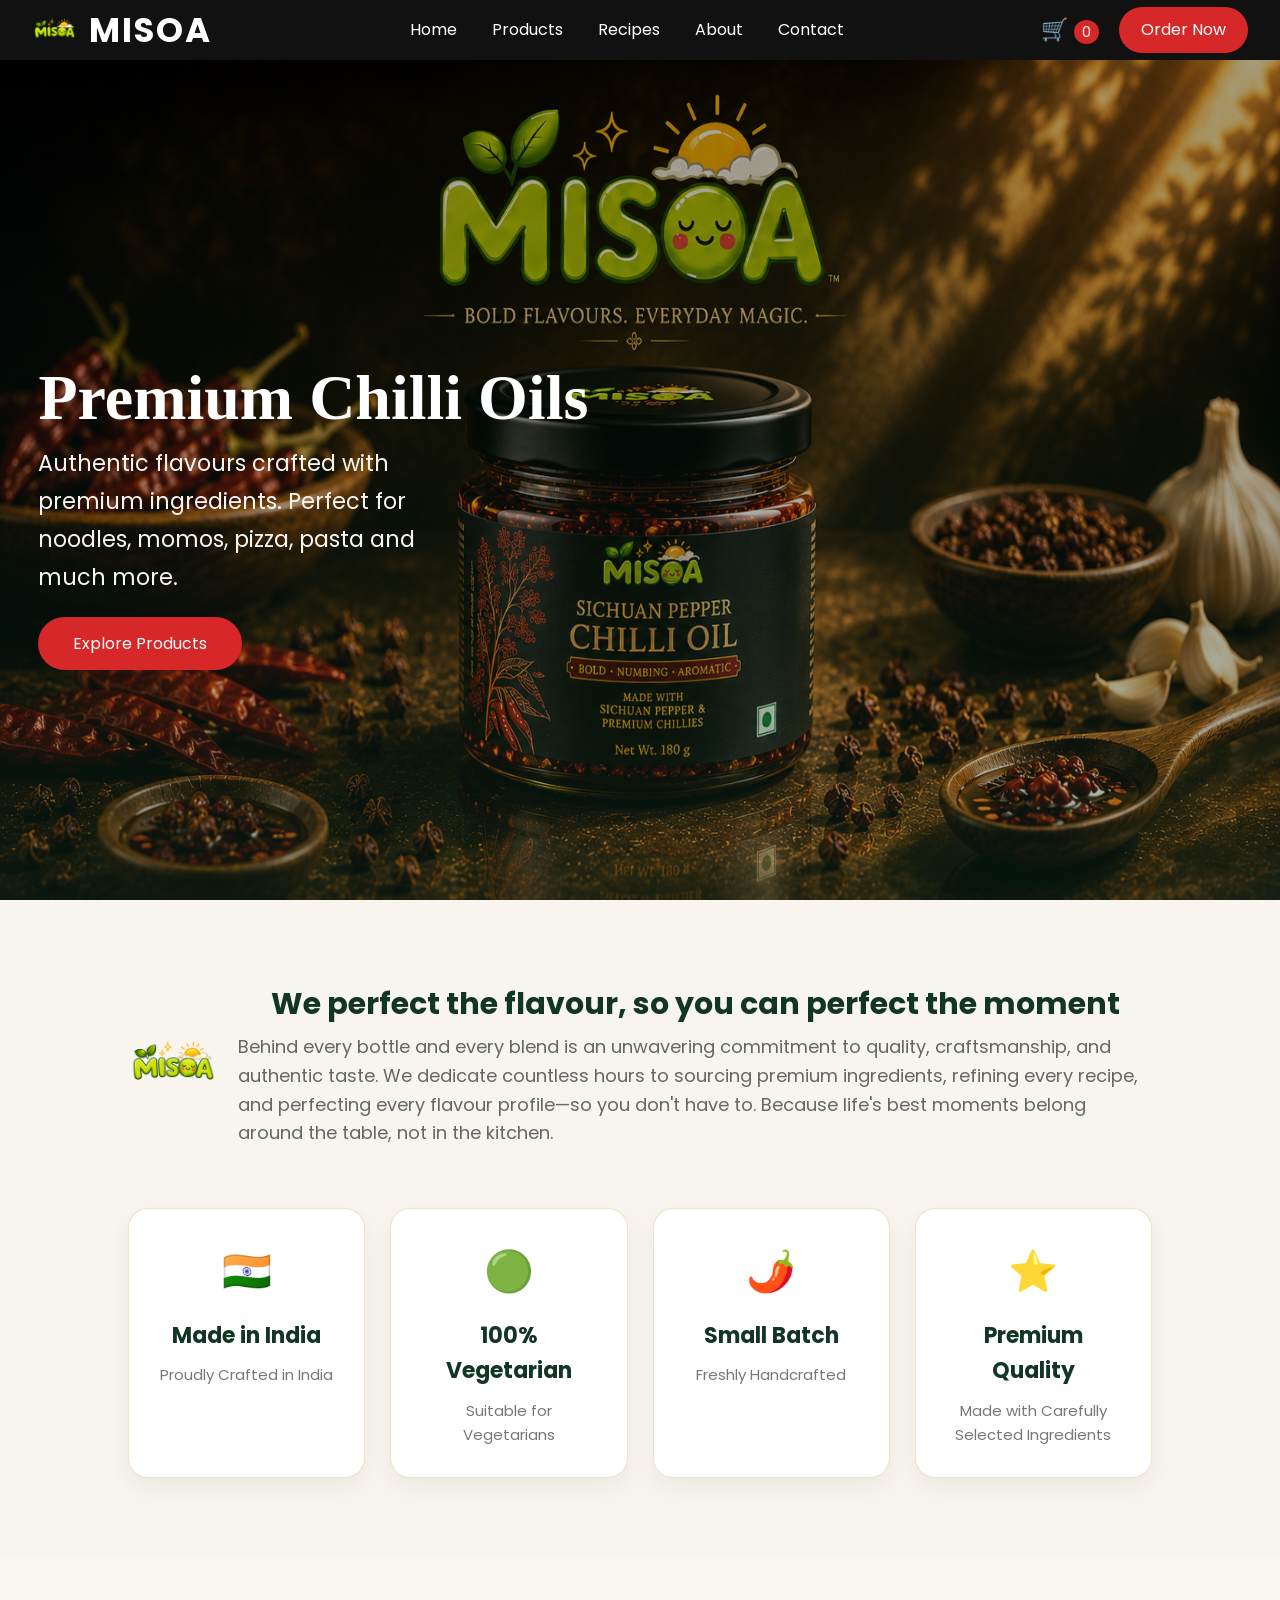
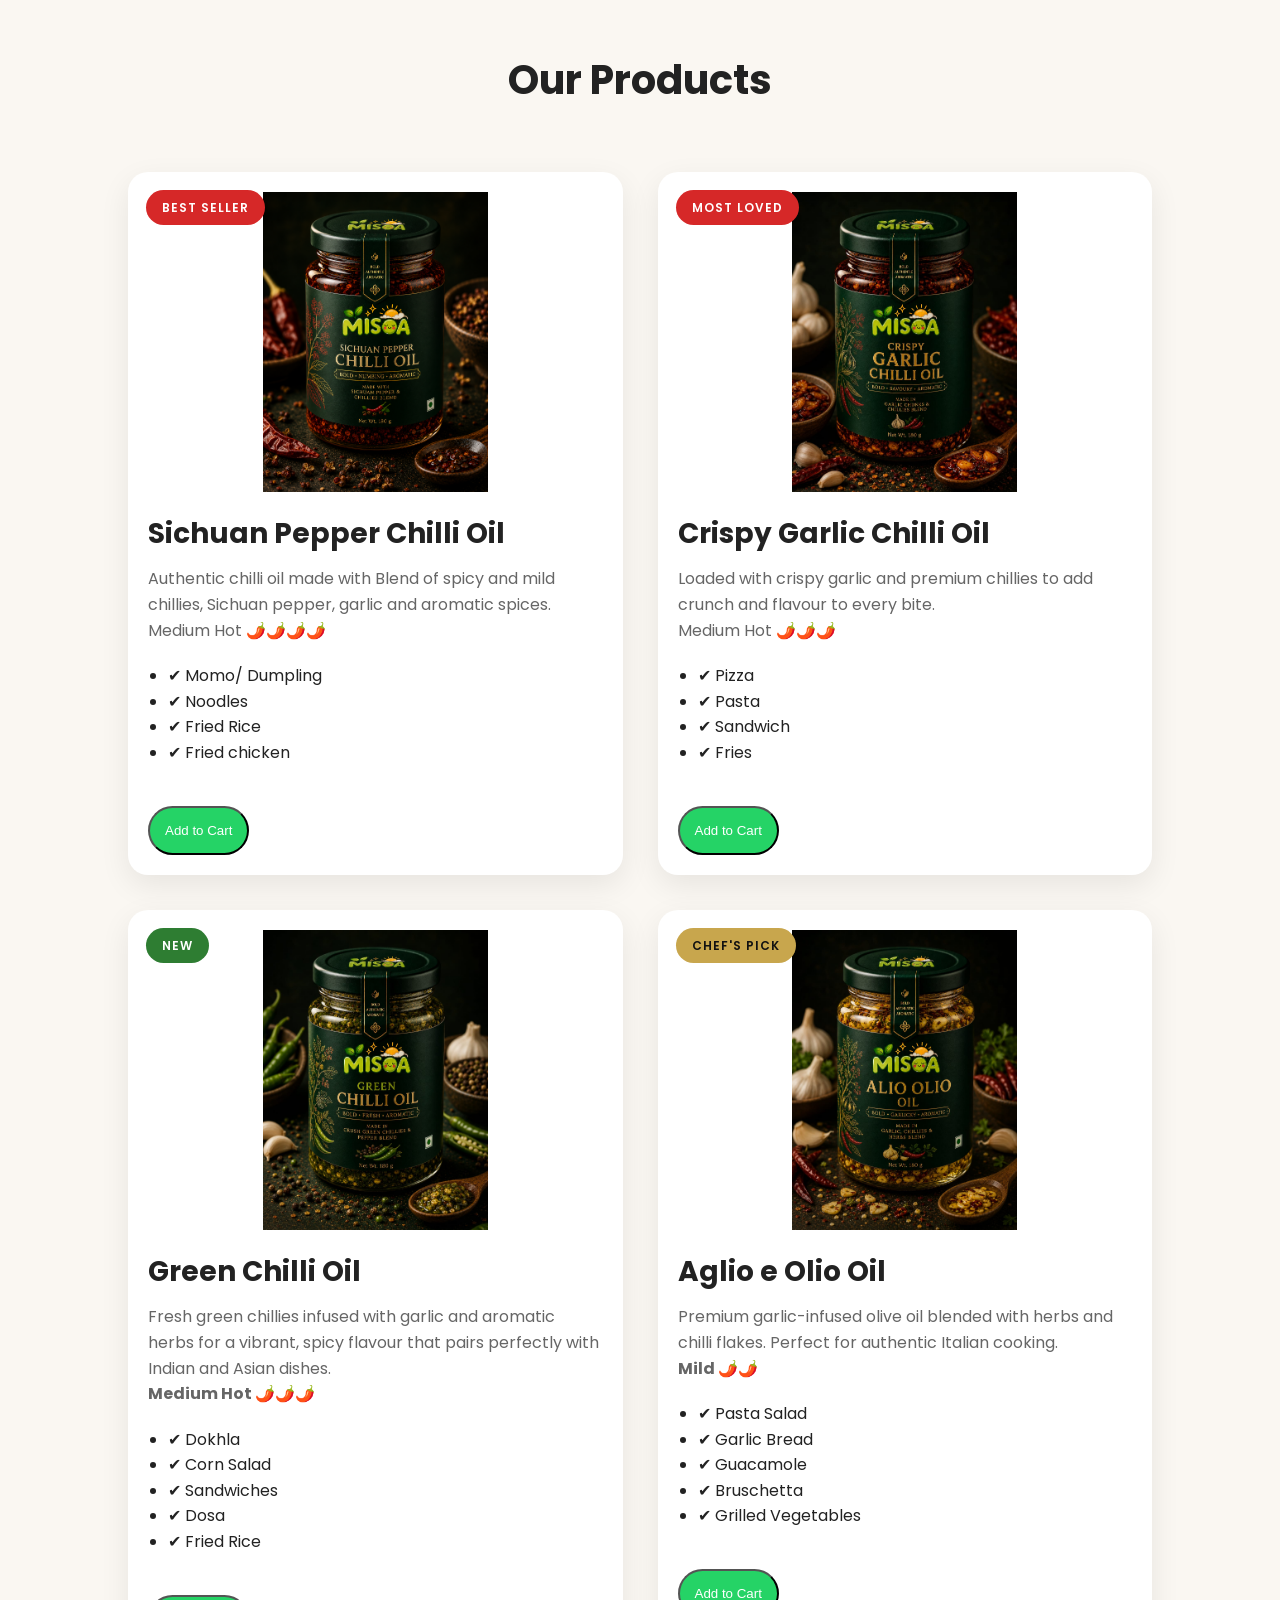
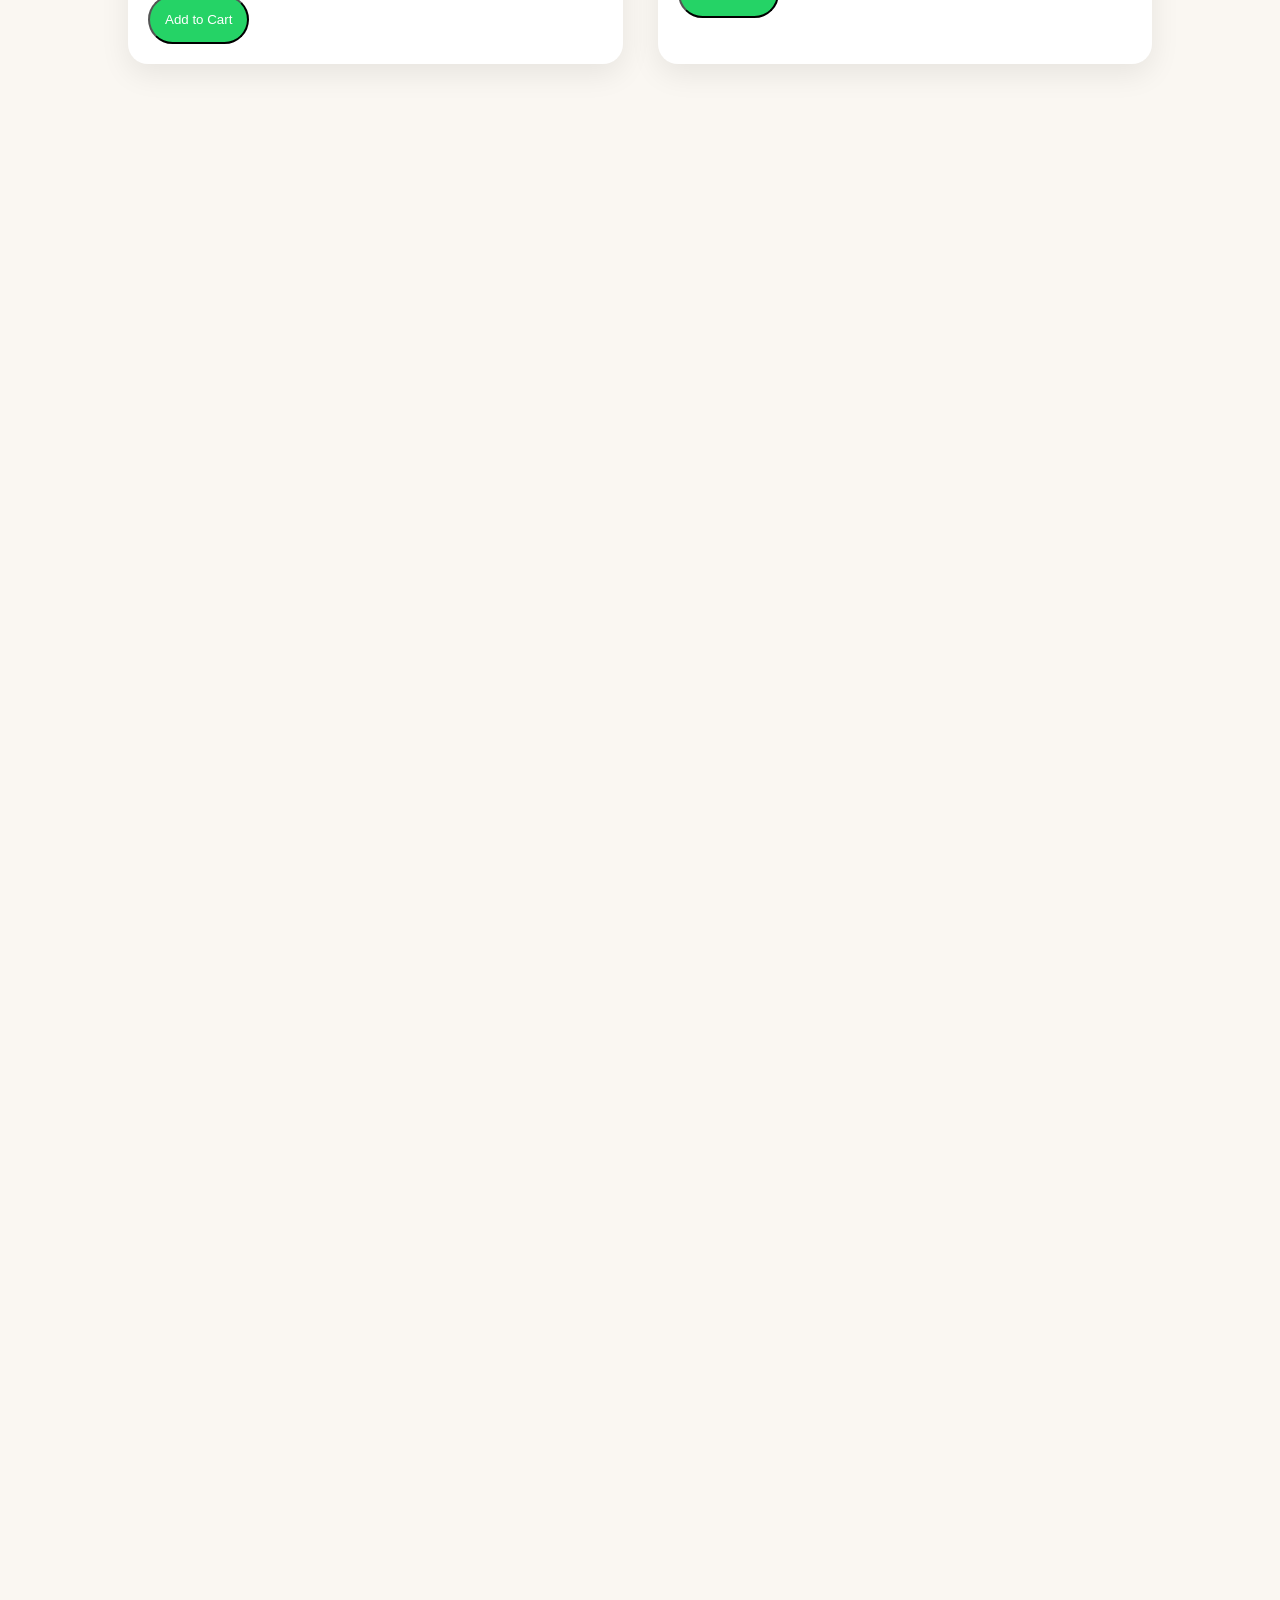
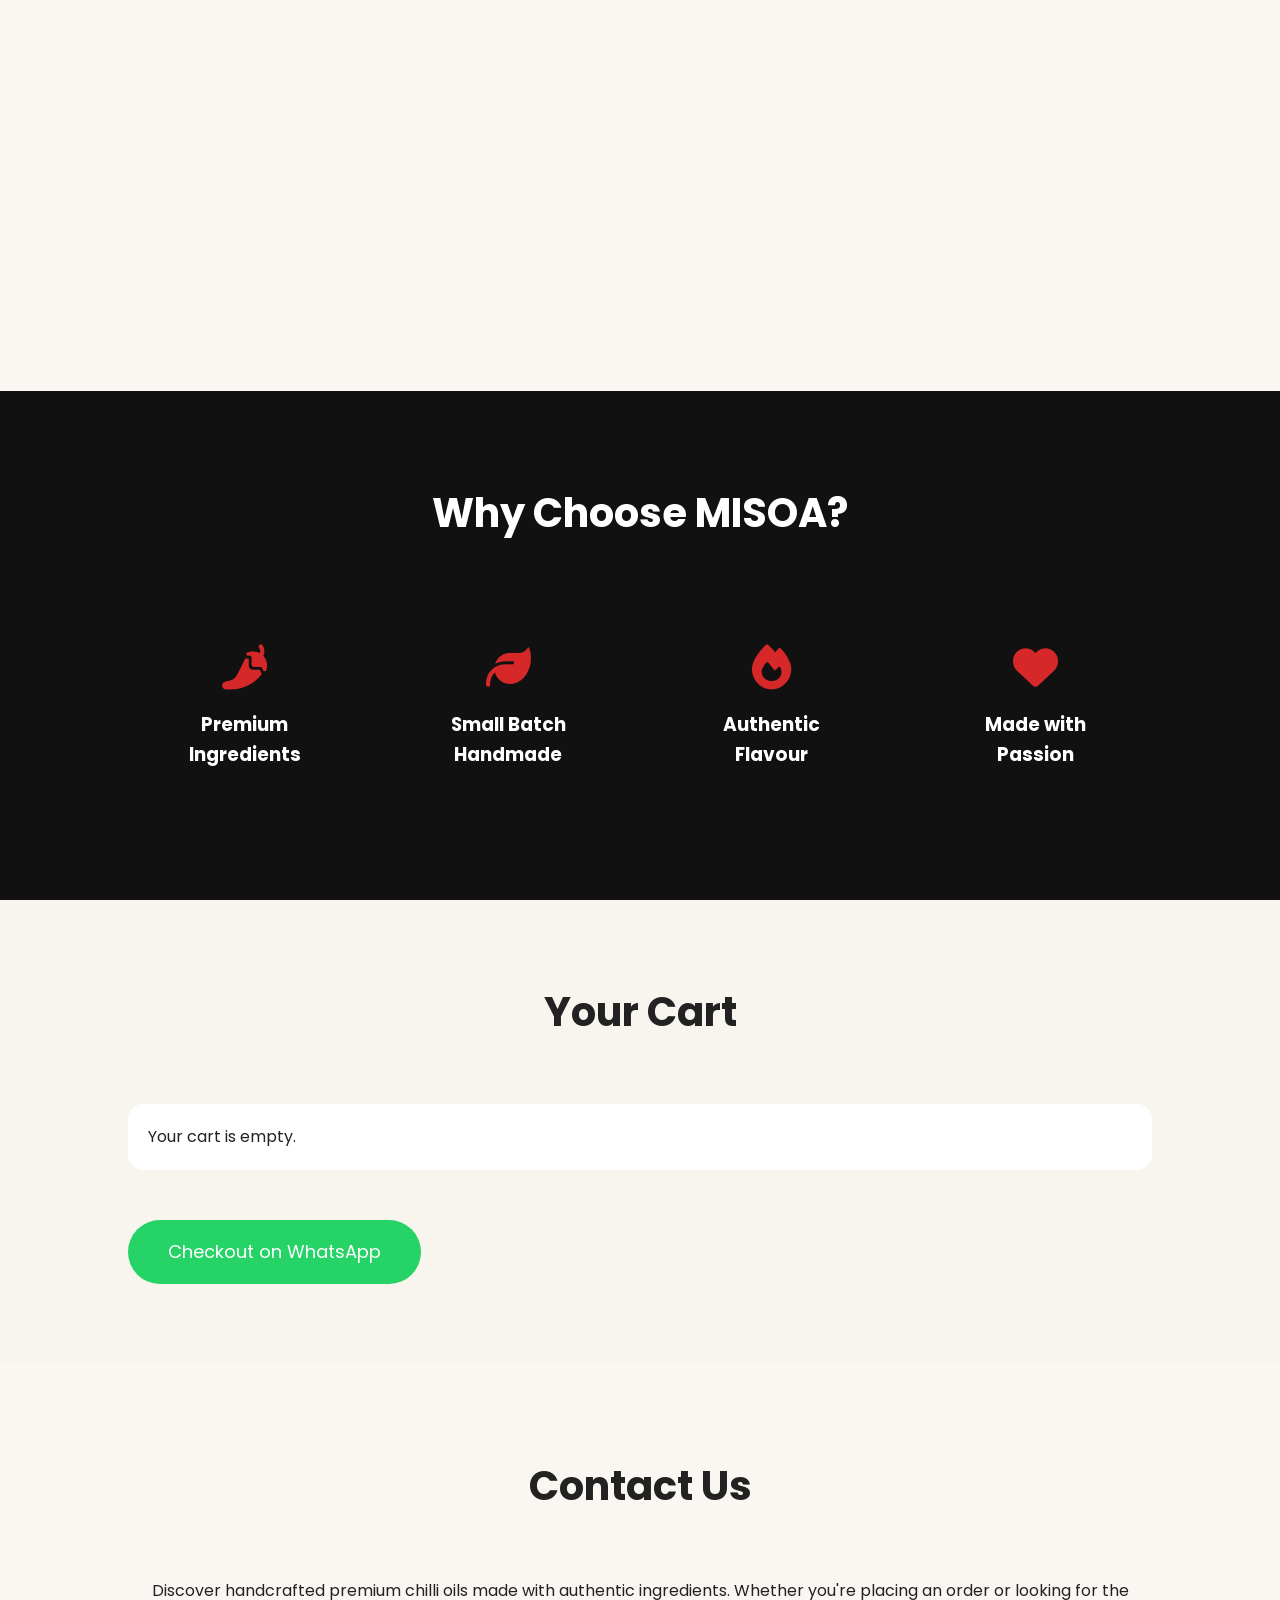
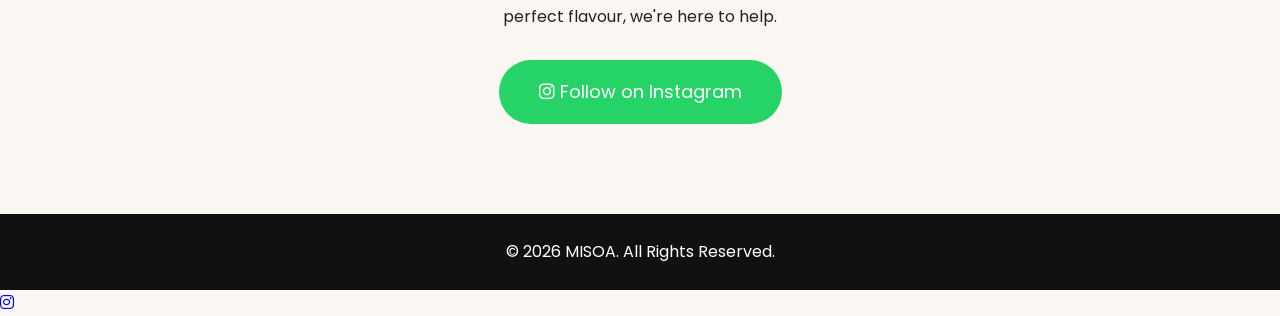
==== index.html @ 19f4b671 "Add files via upload" ====
<!DOCTYPE html>
<html lang="en">
<head>
<meta charset="UTF-8">
<meta name="viewport" content="width=device-width, initial-scale=1.0">
<title>MISOA | Premium Chilli Oils</title>

<link rel="stylesheet" href="style.css">

<link rel="preconnect" href="https://fonts.googleapis.com">
<link href="https://fonts.googleapis.com/css2?family=Poppins:wght@300;400;500;600;700&display=swap" rel="stylesheet">

<link rel="stylesheet"
href="https://cdnjs.cloudflare.com/ajax/libs/font-awesome/6.6.0/css/all.min.css">
</head>

<body>

<!-- Navigation -->

<header>

<nav class="navbar">

<div class="logo">
<img src="images/logo.png" alt="MISOA Logo">
<span>MISOA</span>
</div>

<ul class="nav-links">

<li><a href="#home">Home</a></li>

<li><a href="#products">Products</a></li>

<li><a href="#recipes">Recipes</a></li>

<li><a href="#about">About</a></li>

<li><a href="#contact">Contact</a></li>

</ul>

<div class="nav-actions">

    <div class="cart-icon" id="cartBtn">
        🛒 <span id="cart-count">0</span>
    </div>

    <a class="order-btn"
       href="https://wa.me/919650920534?text=Hi%20I%20want%20to%20order%20MISOA%20Chilli%20Oil"
       target="_blank">

        Order Now

    </a>

</div>

</nav>

</header>

<!-- Hero -->

<section class="hero" id="home">

<div class="hero-content">

<h1>
Premium Chilli Oils
</h1>

<p>

Authentic flavours crafted with premium ingredients.
Perfect for noodles, momos, pizza, pasta and much more.

</p>

<a href="#products" class="hero-btn">

Explore Products

</a>

</div>

</section>

<!-- Trust Badges -->

<section class="trust-section">

    <div class="brand">

        <img src="images/logo.png" alt="MISOA Logo" class="brand-logo">

        <div>
            <h2>
                We perfect the flavour, so you can perfect the moment
            </h2>
            
            <p>
                Behind every bottle and every blend is an unwavering 
               commitment to quality, craftsmanship, and authentic taste.
               We dedicate countless hours to sourcing premium ingredients,
               refining every recipe, and perfecting every flavour profile—so you don't have to.
               Because life's best moments belong around the table, not in the kitchen.
            </p>
        </div>

    </div>

    <div class="badges">

        <div class="badge">
            🇮🇳
            <h4>Made in India</h4>
            <p>Proudly Crafted in India</p>
        </div>

        <div class="badge">
            🟢
            <h4>100% Vegetarian</h4>
            <p>Suitable for Vegetarians</p>
        </div>

        <div class="badge">
            🌶️
            <h4>Small Batch</h4>
            <p>Freshly Handcrafted</p>
        </div>

        <div class="badge">
            ⭐
            <h4>Premium Quality</h4>
            <p>Made with Carefully Selected Ingredients</p>
        </div>

    </div>

</section>

<!-- Products -->

<section class="products" id="products">

<h2>

Our Products

</h2>

<div class="product-grid">

<div class="card">
<div class="product-tag BEST">BEST SELLER</div>
<img src="images/sichuan.jpg">

<h3>

Sichuan Pepper Chilli Oil

</h3>

<p>

Authentic chilli oil made with Blend of spicy and mild chillies,
Sichuan pepper, garlic and aromatic spices.
</p>

<p>
Medium Hot 🌶️🌶️🌶️🌶️

</p>


<ul>

<li>✔ Momo/ Dumpling </li>

<li>✔ Noodles</li>

<li>✔ Fried Rice</li>

<li>✔ Fried chicken</li>

</ul>

<button class="buy add-cart"
        data-name="Sichuan Pepper Chilli Oil"
        data-price="299">
    Add to Cart
</button>

</div>

<div class="card">
<div class="product-tag LOVE">MOST LOVED</div>
<img src="images/garlic-oil.jpg">

<h3>

Crispy Garlic Chilli Oil

</h3>

<p>

Loaded with crispy garlic and premium chillies
to add crunch and flavour to every bite.
</p>
<p>
Medium Hot 🌶️🌶️🌶️

</p>

<ul>

<li>✔ Pizza</li>

<li>✔ Pasta</li>

<li>✔ Sandwich</li>

<li>✔ Fries</li>

</ul>

<button class="buy add-cart"
        data-name="Crispy Garlic Chilli Oil"
        data-price="299">
    Add to Cart
</button>

</div>

<div class="card">

    <div class="product-tag new">NEW</div>
    <div class="card-image">
        <img src="images/green-chilli.png" alt="Green Chilli Oil">
    </div>

    <h3>Green Chilli Oil</h3>

    <p>
        Fresh green chillies infused with garlic and aromatic herbs for a vibrant,
        spicy flavour that pairs perfectly with Indian and Asian dishes.
    </p>

    <p><strong>Medium Hot 🌶️🌶️🌶️</strong></p>

    <ul>
        <li>✔ Dokhla</li>
        <li>✔ Corn Salad</li>
        <li>✔ Sandwiches</li>
        <li>✔ Dosa</li>
        <li>✔ Fried Rice</li>
    </ul>

    <button
        class="buy add-cart"
        data-name="Green Chilli Oil"
        data-price="299">

        Add to Cart

    </button>

</div>

<div class="card">

    <div class="product-tag chef">CHEF'S PICK</div>
    <div class="card-image">
        <img src="images/aglio-olio.png" alt="Aglio e Olio Oil">
    </div>

    <h3>Aglio e Olio Oil</h3>

    <p>
        Premium garlic-infused olive oil blended with herbs and chilli flakes.
        Perfect for authentic Italian cooking.
    </p>

    <p><strong>Mild 🌶️🌶️</strong></p>

    <ul>
        <li>✔ Pasta Salad</li>
        <li>✔ Garlic Bread</li>
        <li>✔ Guacamole </li>
        <li>✔ Bruschetta</li>
        <li>✔ Grilled Vegetables</li>
    </ul>

    <button
        class="buy add-cart"
        data-name="Aglio e Olio Oil"
        data-price="349">

        Add to Cart

    </button>

</div>
</div>

</section>

<!-- Recipes -->

<section class="recipes" id="recipes">

    <h2>Recipe Ideas</h2>

    <div class="recipe-header">

        <h3>Discover Delicious Ways to Enjoy MISOA</h3>

        <p>
            From Asian classics to Italian favourites, elevate every meal with MISOA
            Premium Chilli Oils.
        </p>

    </div>

<div class="recipe-grid">

<div class="recipe">

<img src="images/momo.jpg">

<h3>Momo</h3>

<p>
Drizzle Sichuan Pepper Chilli Oil over hot momo.
</p>

</div>
<div class="recipe">

    <img src="images/burrata.png" alt="burrata dip">

    <h3>Burrata Dip</h3>

    <p>
        Add a drizzle of Sichuan Pepper Chilli Oil or Crispy Garlic Chilli Oil for a spicy, flavourful finish.
    </p>

</div>

<div class="recipe">

<img src="images/noodles.png">

<h3>Noodles</h3>

<p>

Mix one spoon of chilli oil into noodles.

</p>

</div>
<div class="recipe">

    <img src="images/cigarrollbites.png" alt="Spring Rolls">

    <h3>Cigar roll/Spring Rolls</h3>

    <p>
        Pair with Sichuan Pepper Chilli Oil for an authentic spicy dipping experience.
    </p>

</div>
<div class="recipe">

<img src="images/avacadodip.png">

<h3>guacamole with Nachos </h3>

<p>

Top guacamole  with Alio Olio Oil along with some nachos.

</p>

</div>

<div class="recipe">

<img src="images/dokhlaSandwich.png" alt="Dokhla Sandwich">

<h3>dhokla sandwich</h3>

<p>

Enhance dhokla sandwich with Green Chilli OilS.

</p>

</div>
<div class="recipe">

    <img src="images/mushroomtoastbites.png" alt="Roasted Vegetables">

    <h3>Mushroom Bruschetta</h3>

    <p>
        Finish roasted Mushroom Bruschetta with Aglio e Olio Oil for a rich garlic and herb flavour or Sichuan Pepper Chilli Oil for an authentic spicy dipping experience.
    </p>

</div>

<div class="recipe">

<img src="images/cornchat.png">

<h3>Corn Chat</h3>

<p>

Perfect finishing touch for Corn Chat.

</p>

</div>

<div class="recipe">

<img src="images/garlicbread.png" alt="Garlic Bread">

<h3>Garlic Bread</h3>

<p>

Spread over garlic bread for extra flavour.

</p>

</div>

<div class="recipe">

<img src="images/friedegg.png" alt="fried egg">

<h3>Fried Egg</h3>

<p>

Drizzle over fried egg for extra flavour.

</p>

</div>

<div class="recipe">

<img src="images/chickennuggets.png" alt="Chicken Nuggets">

<h3>Chicken Nuggets</h3>

<p>

Spread over chicken nuggets for extra flavour.

</p>

</div>

<div class="recipe">

<img src="images/pastasalad.png" alt="Pasta Salad">

<h3>Pasta Salad</h3>

<p>

Drizzle over pasta salad for extra flavour.

</p>

</div>
</div>

</section>

<!-- About -->

<section class="about" id="about">

<h2>

Why Choose MISOA?

</h2>

<div class="about-box">

<div>

<i class="fa-solid fa-pepper-hot"></i>

<h3>Premium Ingredients</h3>

</div>

<div>

<i class="fa-solid fa-leaf"></i>

<h3>Small Batch Handmade</h3>

</div>

<div>

<i class="fa-solid fa-fire"></i>

<h3>Authentic Flavour</h3>

</div>

<div>

<i class="fa-solid fa-heart"></i>

<h3>Made with Passion</h3>

</div>

</div>

</section>

<section class="cart" id="cart">

<h2>Your Cart</h2>

<div id="cart-items">

Your cart is empty.

</div>

<a id="checkout"

class="contact-btn"

>

Checkout on WhatsApp

</a>

</section>
<!-- Contact -->

<section class="contact" id="contact">

<h2>

Contact Us

</h2>

<p>

Discover handcrafted premium chilli oils made with authentic ingredients.
Whether you're placing an order or looking for the perfect flavour,
we're here to help.

</p>

<a

class="contact-btn"

href="https://instagram.com/misoa.in"

target="_blank">

<i class="fab fa-instagram"></i>

Follow on Instagram

</a>

</section>

<footer>

<p>

© 2026 MISOA. All Rights Reserved.

</p>

</footer>

<a

href="https://instagram.com/misoa.in"

class="instagram"

target="_blank">

<i class="fab fa-instagram"></i>

</a>

<script src="script.js"></script>

</body>

</html>
---- style.css ----
/* =========================
   MISOA Premium Chilli Oil
========================= */

*{
    margin:0;
    padding:0px;
    box-sizing:border-box;
}

html{
    scroll-behavior:smooth;
}

body{
    font-family:'Poppins',sans-serif;
    background:#faf7f2;
    color:#222;
    line-height:1.6;
}

/* Navigation */

header{
    position:fixed;
    top:0;
    left:0;
    width:100%;
    background:#111;
    z-index:999;
    padding:0;
}

.navbar{
    width:95%;
    max-width:1400px;
    margin:0 auto;

    display:flex;
    align-items:center;
    justify-content:space-between;

    height:60px;
}
.nav-actions{
    display:flex;
    align-items:center;
    gap:20px;
}



#cart-count{
    background:#d62828;
    color:white;
    padding:2px 8px;
    border-radius:50%;
    font-size:14px;
}

.logo{
    display:flex;
    align-items:center;
    gap:12px;
}

.logo img{
    width:45px;        /* Change this to adjust logo size */
    height:45px;
    object-fit:contain;
}

.logo span{
    color:#fff;
    font-size:34px;
    font-weight:700;
    letter-spacing:2px;
    font-family:'Poppins',sans-serif;
}
.nav-links{
    display:flex;
    list-style:none;
    gap:35px;
}

.nav-links a{
    color:white;
    text-decoration:none;
    transition:.3s;
}

.nav-links a:hover{
    color:#d62828;
}

.order-btn{
    background:#d62828;
    color:#fff;
    padding:10px 22px;
    text-decoration:none;
    border-radius:30px;
    transition:.3s;
}

.order-btn:hover{
    background:#a80000;
}
.cart{

    padding:80px 10%;

    background:#F8F5EF;

}

#cart-items{

    background:white;

    padding:20px;

    border-radius:15px;

    margin-bottom:20px;

}

.cart-icon{

    color:white;

    font-size:22px;

    cursor:pointer;

}

#cart-count{

    background:#d62828;

    color:white;

    padding:2px 8px;

    border-radius:50%;

    font-size:14px;

}

/* Hero */


.hero{

    margin-top:60px;
    min-height:calc(100vh - 60px);
    display:flex;
    align-items:center;
    justify-content:space-between;

    padding:60px 3% 0;

    background:
    linear-gradient(
        rgba(0,0,0,.35),
        rgba(20,61,42,.35)
    ),
    url("images/hero.jpg");

    background-size: 100% 100%;
    background-repeat: no-repeat;
    background-position: center;
    background-color: #101010;
}

.hero-content{

max-width:600px;

margin-left:0%;

text-align:left;

z-index:2;

}


.hero h1{

font-size:clamp(2.2rem,5vw,4rem);

font-family:'Playfair Display',serif;

line-height:1.1;

margin-bottom:10px;

color:white;

}

.hero p{

font-size:clamp(1rem,1.8vw,1.4rem);
line-height:1.7;

max-width:420px;

margin-bottom:35px;

color:#F8F5EF;

}

.hero-btn{
    background:#d62828;
    color:white;
    padding:15px 35px;
    border-radius:40px;
    text-decoration:none;
    transition:.3s;
}

.hero-btn:hover{
    background:#b00000;
}

/* Sections */

section{
    padding:90px 10%;
}

section h2{
    text-align:center;
    font-size:40px;
    margin-bottom:60px;
}
/* Trust Section */

.trust-section{

    background:#F8F5EF;

    padding:80px 10%;

}

.brand{

    display:flex;

    justify-content:center;

    align-items:center;

    gap:20px;

    margin-bottom:60px;

}

.brand-logo{

    width:90px;

    height:90px;

    object-fit:contain;

}

.brand h2{

    font-family:'Poppins',sans-serif;
    color:#123524;

    font-size:30px;

    margin-bottom:5px;

}

.brand p{

    color:#666;

    font-size:18px;

}

.badges{

    display:grid;

    grid-template-columns:repeat(auto-fit,minmax(220px,1fr));

    gap:25px;

}

.badge{

    background:#ffffff;

    border:1px solid rgba(200,166,77,.3);

    border-radius:20px;

    padding:30px;

    text-align:center;

    transition:.35s;

    box-shadow:0 10px 25px rgba(0,0,0,.05);

}

.badge:hover{

    transform:translateY(-8px);

    box-shadow:0 18px 40px rgba(0,0,0,.12);

}

.badge{

    font-size:40px;

}

.badge h4{

    margin-top:15px;

    color:#123524;

    font-size:22px;

}

.badge p{

    margin-top:10px;

    color:#777;

    font-size:15px;

}
/* Products */

.product-grid{
    display:grid;
    grid-template-columns:repeat(2,1fr);
    gap:35px;
}



.card{
    position: relative;
    background:white;
    border-radius:20px;
    overflow:hidden;
    box-shadow:0 10px 30px rgba(0,0,0,.08);
    transition:.4s;
}
.product-tag{
    position:absolute;
    top:18px;
    left:18px;

    padding:8px 16px;

    font-size:12px;
    font-weight:600;

    border-radius:30px;

    color:white;

    z-index:5;

    letter-spacing:1px;
}


.product-tag.BEST{
    background:#d62828;     /* Green */
}
.product-tag.LOVE{
    background:#d62828;     /* Green */
}

.product-tag.new{
    background:#2E7D32;     /* Green */
}

.product-tag.chef{
    background:#C8A64D;     /* Gold */
    color:#111;
}

.card:hover{
    transform:translateY(-10px);
}

.card img{
    padding-top:20px;
    width:100%;
    height:auto;
    max-height:320px;
    object-fit:contain;
    display:block;
    margin:auto;
}

.card h3{
    padding:20px 20px 10px;
    font-size:28px;
}

.card p{
    padding:0 20px;
    color:#666;
}

.card ul{
    padding:20px 40px;
}

.buy{
    display:block;
    text-align:center;
    margin:20px;
    padding:15px;
    background:#25D366;
    color:white;
    text-decoration:none;
    border-radius:40px;
    transition:.3s;
}

.buy:hover{
    background:#128C7E;
}

/* Recipes */

.recipe-grid{
    display:grid;
    grid-template-columns:repeat(4,1fr);
    gap:30px;
    margin-top:40px;
}

.recipe{
    background:white;
    border-radius:20px;
    overflow:hidden;
    text-align:center;
    box-shadow:0 8px 25px rgba(0,0,0,.08);
    display:flex;
    flex-direction:column;
    height:100%;
    transition:0.3s ease;
}
.recipe-header{
    text-align:center;
    max-width:800px;
    margin:0 auto 50px;
}

.recipe-header h3{
    font-size:30px;
    color:#123524;
    font-weight:700;
    margin-bottom:12px;
    font-family:'Playfair Display', serif;
}

.recipe-header p{
    font-size:18px;
    color:#666;
    line-height:1.8;
    max-width:650px;
    margin:0 auto;
}


.recipe img{
    width:100%;
    height:220px;
    object-fit:cover;
    transition:0.4s ease;
}
.recipe:hover img{

    transform:scale(1.05);

}

.recipe h3{
    margin:20px 0 10px;
}

.recipe p{
    padding:0 20px 25px;
    flex-grow:1;
}
.recipe:hover{

    transform:translateY(-10px);

    box-shadow:0 15px 35px rgba(0,0,0,0.15);
}
/* About */

.about{
    background:#111;
    color:white;
}

.about-box{
    display:grid;
    grid-template-columns:repeat(auto-fit,minmax(220px,1fr));
    gap:30px;
    text-align:center;
}

.about-box div{
    padding:40px;
}

.about i{
    font-size:45px;
    color:#d62828;
    margin-bottom:20px;
}

/* Contact */

.contact{
    text-align:center;
}

.contact-btn{
    display:inline-block;
    margin-top:30px;
    background:#25D366;
    color:white;
    text-decoration:none;
    padding:18px 40px;
    border-radius:40px;
    font-size:18px;
}

.contact-btn:hover{
    background:#128C7E;
}

/* Footer */

footer{
    background:#111;
    color:white;
    text-align:center;
    padding:25px;
}

/* Floating WhatsApp */

.whatsapp{
    position:fixed;
    right:25px;
    bottom:25px;
    width:65px;
    height:65px;
    background:#25D366;
    color:white;
    border-radius:50%;
    display:flex;
    justify-content:center;
    align-items:center;
    text-decoration:none;
    font-size:34px;
    box-shadow:0 5px 15px rgba(0,0,0,.3);
    z-index:999;
}

/* ===========================
   Mobile Navigation
=========================== */

.menu-toggle{
    display:none;
}

/* ===========================
   Large Desktop
=========================== */

@media (min-width:1400px){

    .navbar{
        max-width:1400px;
    }

    .hero-content{
        max-width:650px;
    }

}

/* ===========================
   Laptop
=========================== */

@media (max-width:1200px){

    .navbar{
        width:96%;
    }

    .nav-links{
        gap:20px;    }

    .hero{
        padding:40px 5%;
    }

    .recipe-grid{
        grid-template-columns:repeat(3,1fr);
    }

}

/* ===========================
   Tablet (768px - 991px)
=========================== */
@media (max-width:991px){

    .navbar{
        width:95%;
        height:70px;
    }

    .logo span{
        font-size:26px;
    }

    .nav-links{
        gap:18px;
    }

    .hero{
        padding:100px 5% 60px;
        background-size:cover;
        background-position:center;
        min-height:70vh;
    }

    .hero-content{
        max-width:100%;
    }

    .product-grid{
        grid-template-columns:repeat(2,1fr);
    }

    .recipe-grid{
        grid-template-columns:repeat(2,1fr);
    }
}

/* ===========================
   Mobile (Below 768px)
=========================== */
@media (max-width:768px){

    .navbar{
        display:flex;
        flex-direction:column;
        align-items:center;
        height:auto;
        padding:15px 10px;
    }

    .logo{
        margin-bottom:15px;
    }

    .logo img{
        width:40px;
        height:40px;
    }

    .logo span{
        font-size:26px;
    }

    .nav-links{
        display:flex;
        flex-wrap:wrap;
        justify-content:center;
        gap:12px;
        margin:10px 0;
    }

    .nav-actions{
        display:flex;
        justify-content:center;
        gap:15px;
        margin-top:10px;
    }

    .hero{
        margin-top:160px;
        min-height:70vh;
        padding:40px 20px;
        text-align:center;
        background-size:cover;
        background-position:center;
    }

    .hero-content{
        max-width:100%;
        margin:0 auto;
        text-align:center;
    }

    .hero h1{
        font-size:34px;
        line-height:1.2;
    }

    .hero p{
        font-size:16px;
        max-width:100%;
        margin:20px auto;
    }

    .hero-btn{
        display:inline-block;
    }

    .brand{
        flex-direction:column;
        text-align:center;
    }

    .product-grid,
    .recipe-grid,
    .about-box,
    .badges{
        grid-template-columns:1fr;
    }

    .recipe img{
        height:220px;
    }

    section{
        padding:70px 20px;
    }

}
@media (max-width:768px){

    .recipes{

        opacity:1 !important;
        transform:none !important;

    }

}
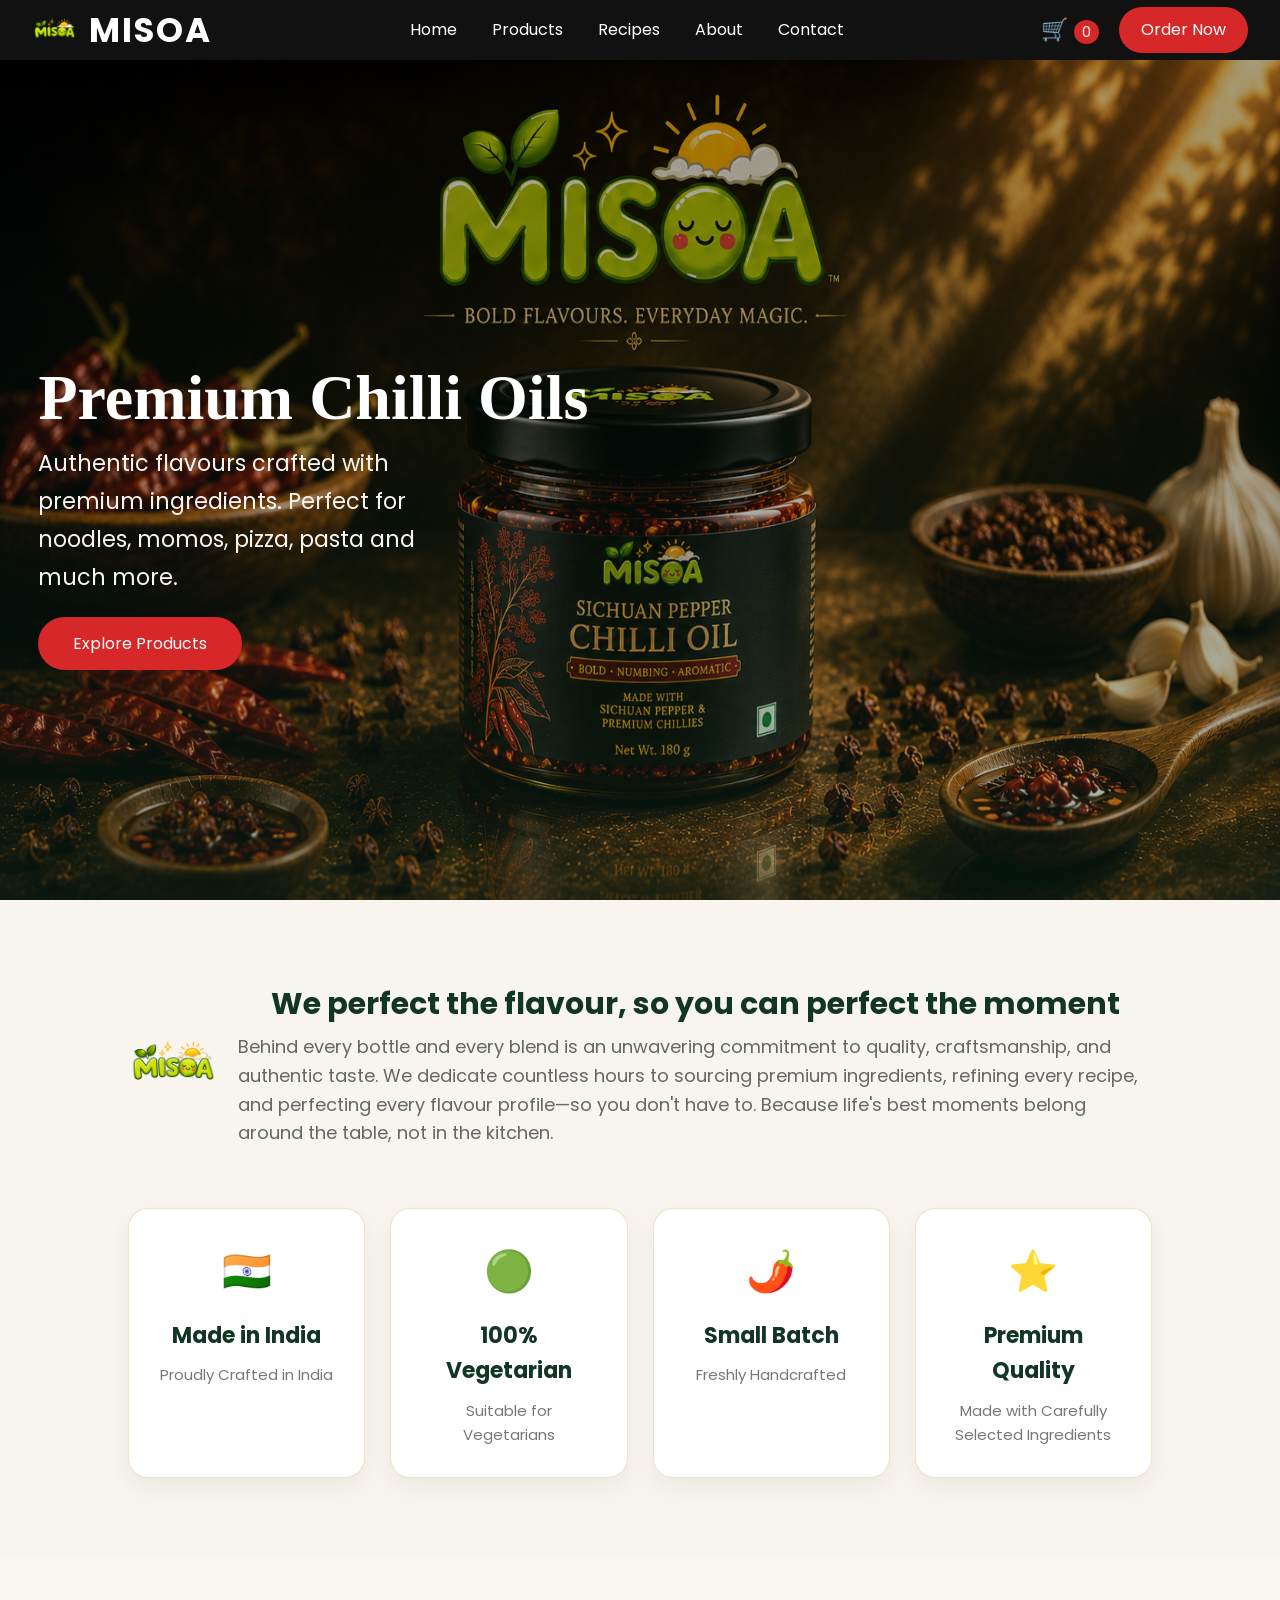
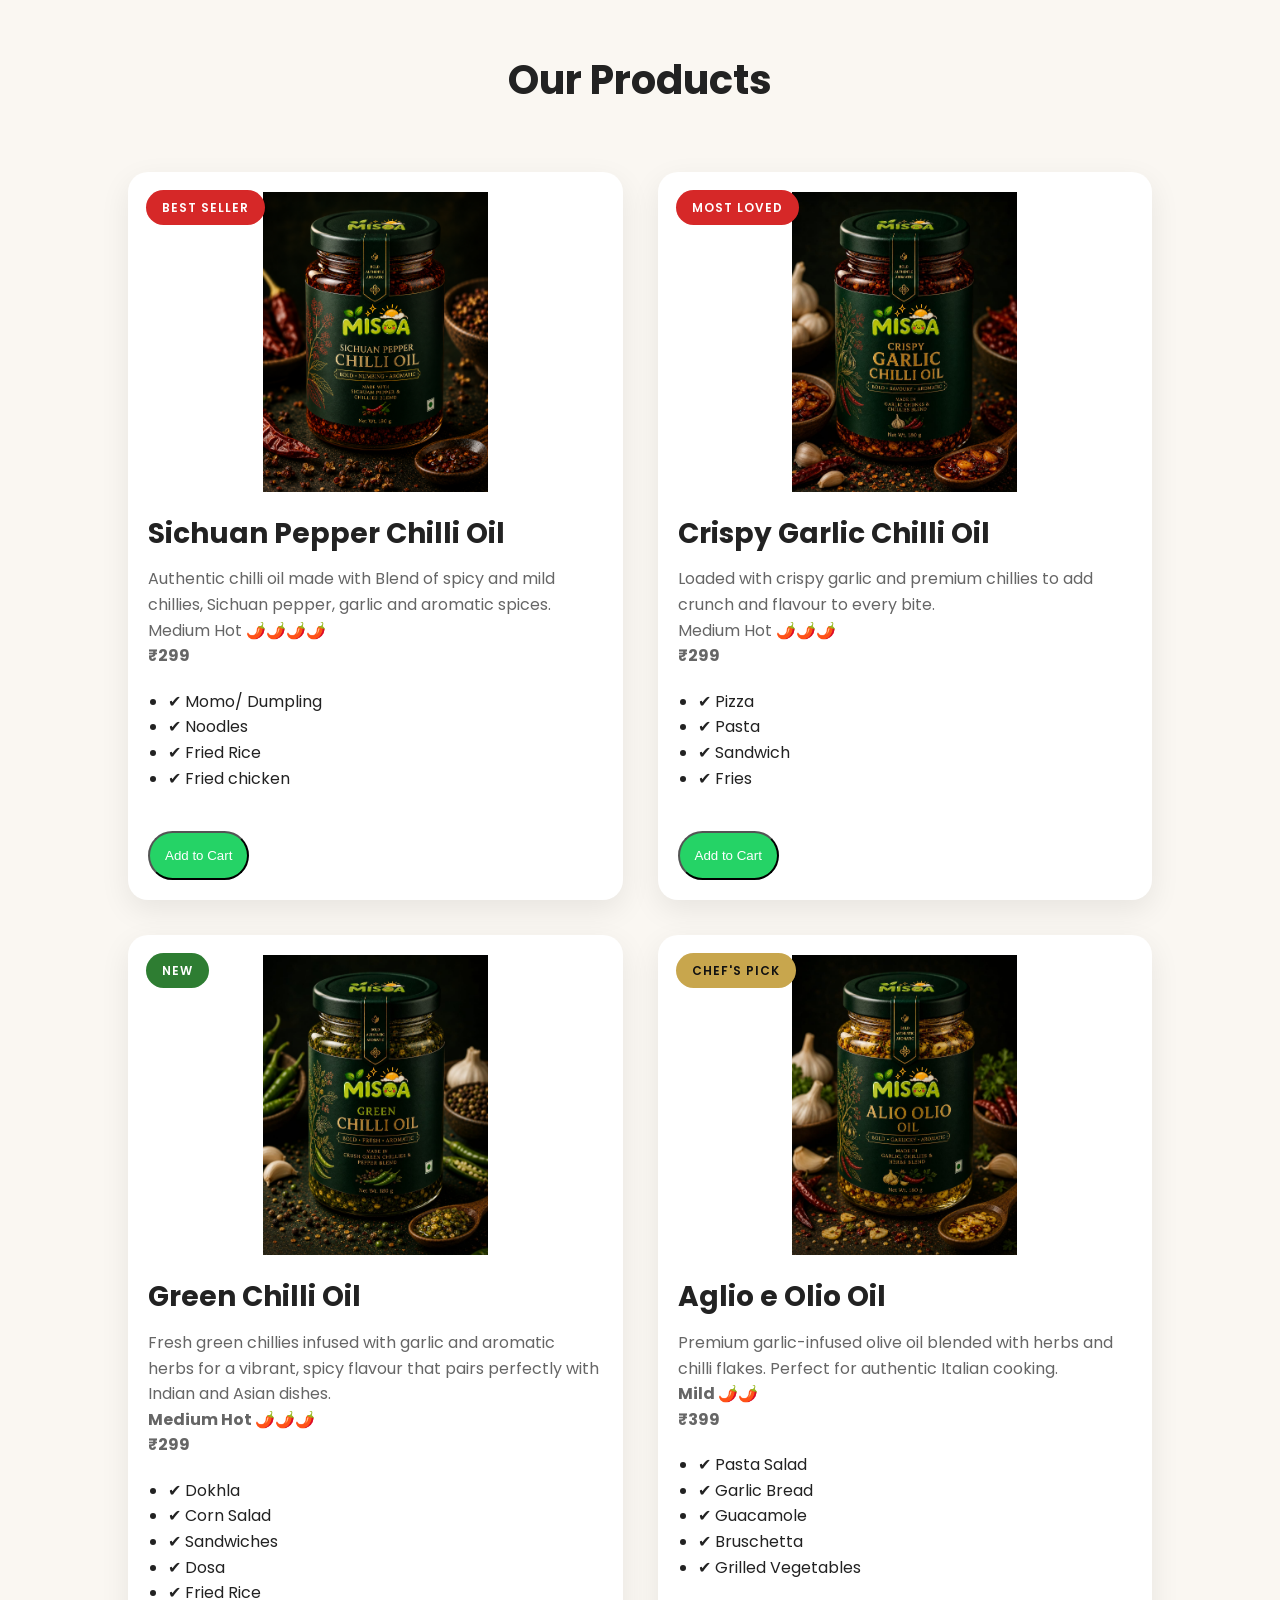
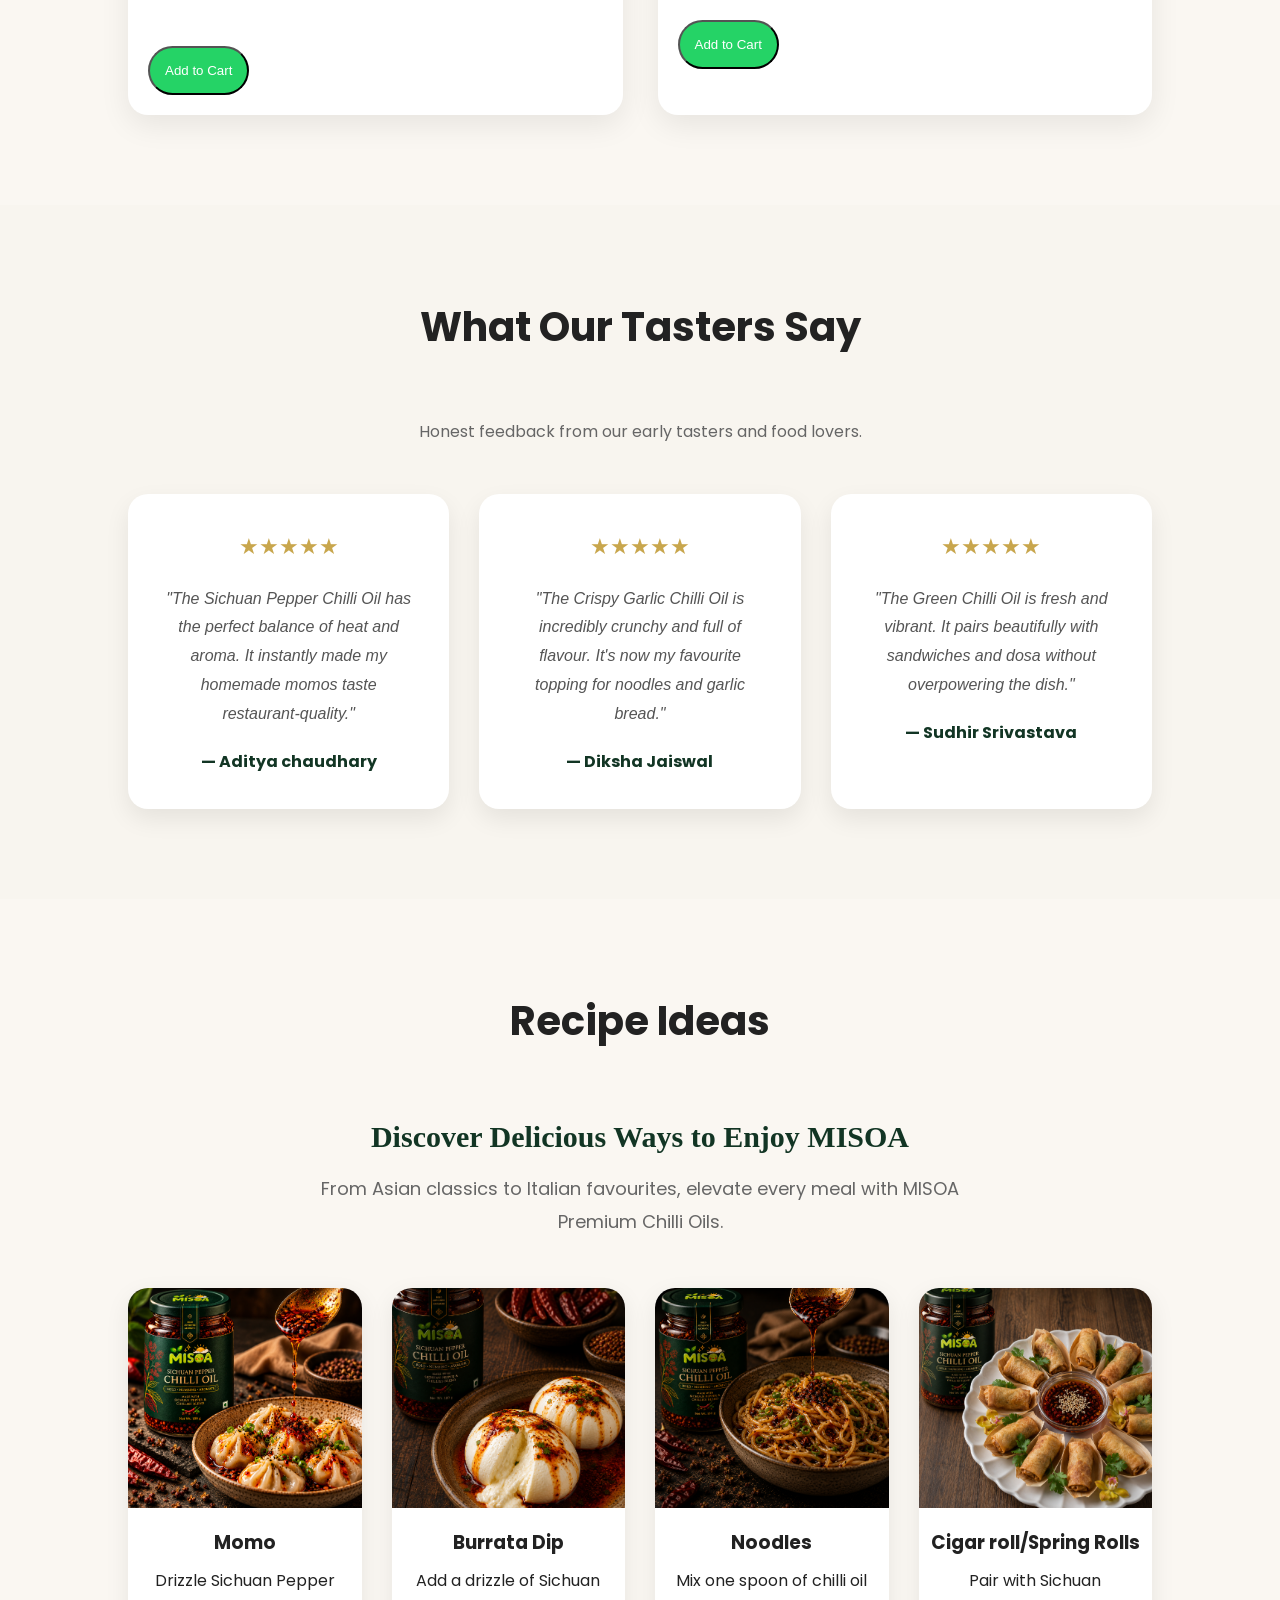
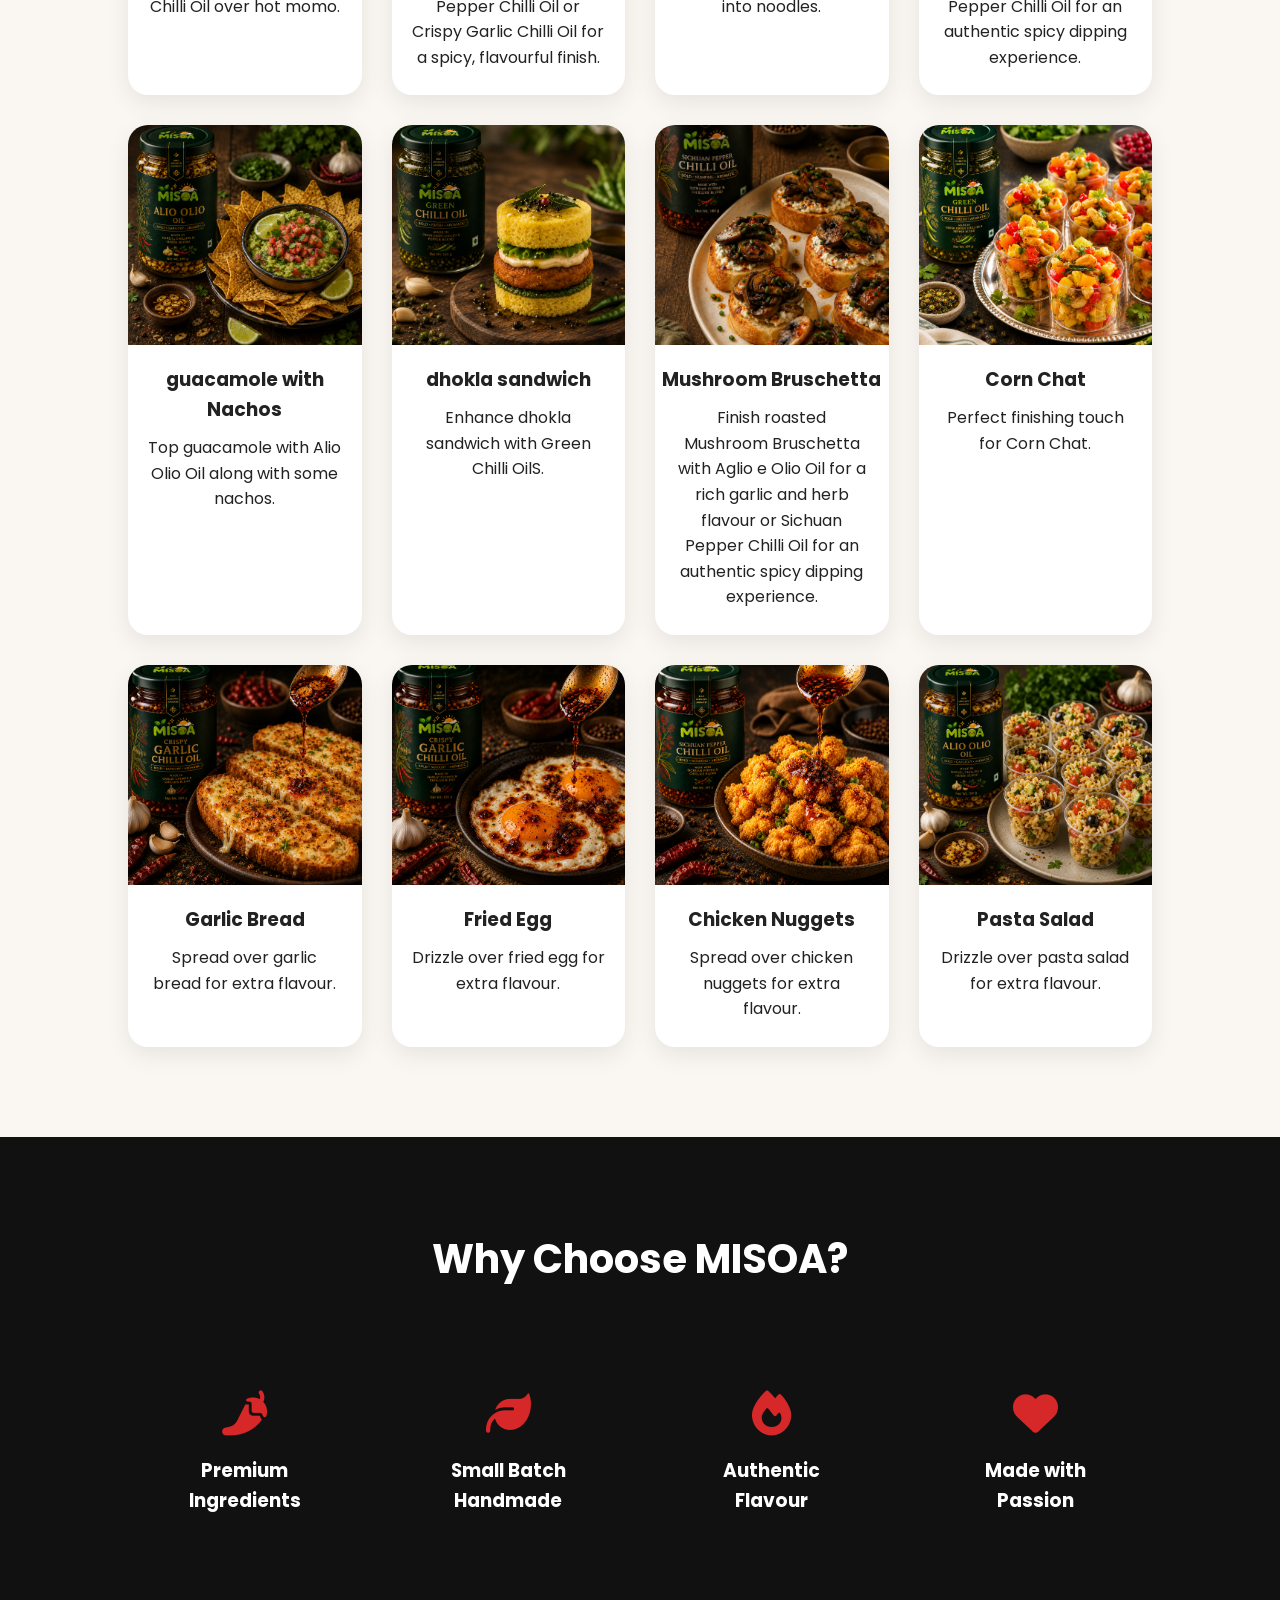
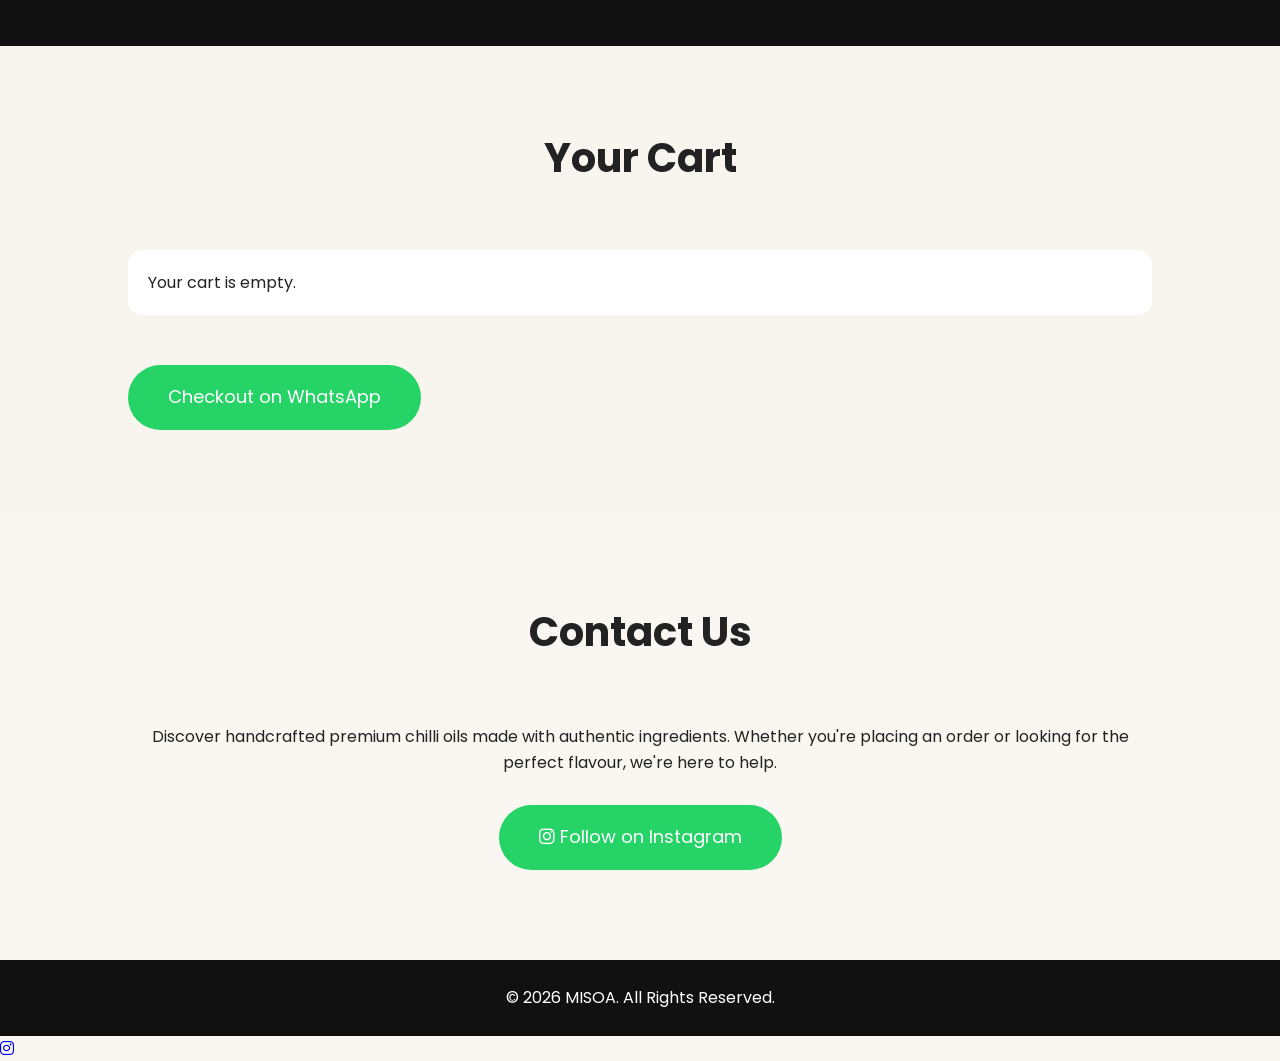
==== commit 5d01b2e3: "Add files via upload" ====
--- a/index.html
+++ b/index.html
@@ -56,7 +56,9 @@
     </a>
 
 </div>
-
+<div class="menu-toggle">
+    <i class="fa-solid fa-bars"></i>
+</div>
 </nav>
 
 </header>
@@ -174,7 +176,7 @@
 Medium Hot 🌶️🌶️🌶️🌶️
 
 </p>
-
+<p><strong>₹299 </strong></p>
 
 <ul>
 
@@ -215,7 +217,7 @@
 Medium Hot 🌶️🌶️🌶️
 
 </p>
-
+<p><strong>₹299 </strong></p>
 <ul>
 
 <li>✔ Pizza</li>
@@ -251,7 +253,7 @@
     </p>
 
     <p><strong>Medium Hot 🌶️🌶️🌶️</strong></p>
-
+    <p><strong>₹299 </strong></p>
     <ul>
         <li>✔ Dokhla</li>
         <li>✔ Corn Salad</li>
@@ -286,7 +288,7 @@
     </p>
 
     <p><strong>Mild 🌶️🌶️</strong></p>
-
+    <p><strong>₹399 </strong></p>
     <ul>
         <li>✔ Pasta Salad</li>
         <li>✔ Garlic Bread</li>
@@ -298,7 +300,7 @@
     <button
         class="buy add-cart"
         data-name="Aglio e Olio Oil"
-        data-price="349">
+        data-price="399">
 
         Add to Cart
 
@@ -309,6 +311,59 @@
 
 </section>
 
+<!---Review Section--->
+<section class="reviews" id="reviews">
+
+    <h2>What Our Tasters Say</h2>
+
+    <p class="review-subtitle">
+        Honest feedback from our early tasters and food lovers.
+    </p>
+
+    <div class="review-grid">
+
+        <div class="review-card">
+
+            <div class="stars">★★★★★</div>
+
+            <p>
+                "The Sichuan Pepper Chilli Oil has the perfect balance of heat and aroma.
+                It instantly made my homemade momos taste restaurant-quality."
+            </p>
+
+            <h4>— Aditya chaudhary</h4>
+
+        </div>
+
+        <div class="review-card">
+
+            <div class="stars">★★★★★</div>
+
+            <p>
+                "The Crispy Garlic Chilli Oil is incredibly crunchy and full of flavour.
+                It's now my favourite topping for noodles and garlic bread."
+            </p>
+
+            <h4>— Diksha Jaiswal</h4>
+
+        </div>
+
+        <div class="review-card">
+
+            <div class="stars">★★★★★</div>
+
+            <p>
+                "The Green Chilli Oil is fresh and vibrant. It pairs beautifully with
+                sandwiches and dosa without overpowering the dish."
+            </p>
+
+            <h4>— Sudhir Srivastava</h4>
+
+        </div>
+
+    </div>
+
+</section>
 <!-- Recipes -->
 
 <section class="recipes" id="recipes">
--- a/style.css
+++ b/style.css
@@ -721,8 +721,8 @@
     }
 
     .hero{
-        margin-top:160px;
-        min-height:70vh;
+        margin-top:70px;
+        min-height:90vh;
         padding:40px 20px;
         text-align:center;
         background-size:cover;
@@ -780,4 +780,143 @@
 
     }
 
+}
+/* ===========================
+   Mobile Hamburger Menu
+=========================== */
+
+.menu-toggle{
+    display:none;
+    font-size:28px;
+    color:#fff;
+    cursor:pointer;
+}
+
+/* Mobile */
+@media (max-width:768px){
+
+    .navbar{
+        position:relative;
+        flex-direction:row;
+        justify-content:space-between;
+        align-items:center;
+        height:70px;
+        padding:0 0px;
+    }
+
+    .menu-toggle{
+        display:block;
+        color:white;
+        font-size:32px;
+        cursor:pointer;
+    }
+
+    .nav-links{
+
+        position:absolute;
+        top:70px;
+        left:0;
+
+        width:100%;
+
+        background:#111;
+
+        display:flex;
+        flex-direction:column;
+        align-items:center;
+
+        max-height:0;
+        overflow:hidden;
+
+        transition:max-height .4s ease;
+
+        z-index:1000;
+
+    }
+
+     .nav-links.active{
+
+        max-height:500px;
+        padding:20px 0;
+
+    }
+
+
+    .nav-links li{
+
+        margin:12px 0;
+
+    }
+
+    .nav-actions{
+
+        display:none;
+
+    }
+
+    .logo span{
+
+        font-size:26px;
+
+    }
+
+}
+/* Reviews */
+
+.reviews{
+    background:#F8F5EF;
+    text-align:center;
+}
+
+.review-subtitle{
+    max-width:700px;
+    margin:0 auto 50px;
+    color:#666;
+}
+
+.review-grid{
+
+    display:grid;
+    grid-template-columns:repeat(auto-fit,minmax(300px,1fr));
+    gap:30px;
+
+}
+
+.review-card{
+
+    background:white;
+    border-radius:20px;
+    padding:35px;
+    box-shadow:0 10px 25px rgba(0,0,0,.08);
+    transition:.3s;
+
+}
+
+.review-card:hover{
+
+    transform:translateY(-8px);
+
+}
+
+.stars{
+
+    color:#C8A64D;
+    font-size:22px;
+    margin-bottom:20px;
+
+}
+
+.review-card p{
+
+    color:#555;
+    line-height:1.8;
+    font-style:italic;
+
+}
+
+.review-card h4{
+
+    margin-top:20px;
+    color:#123524;
+
 }
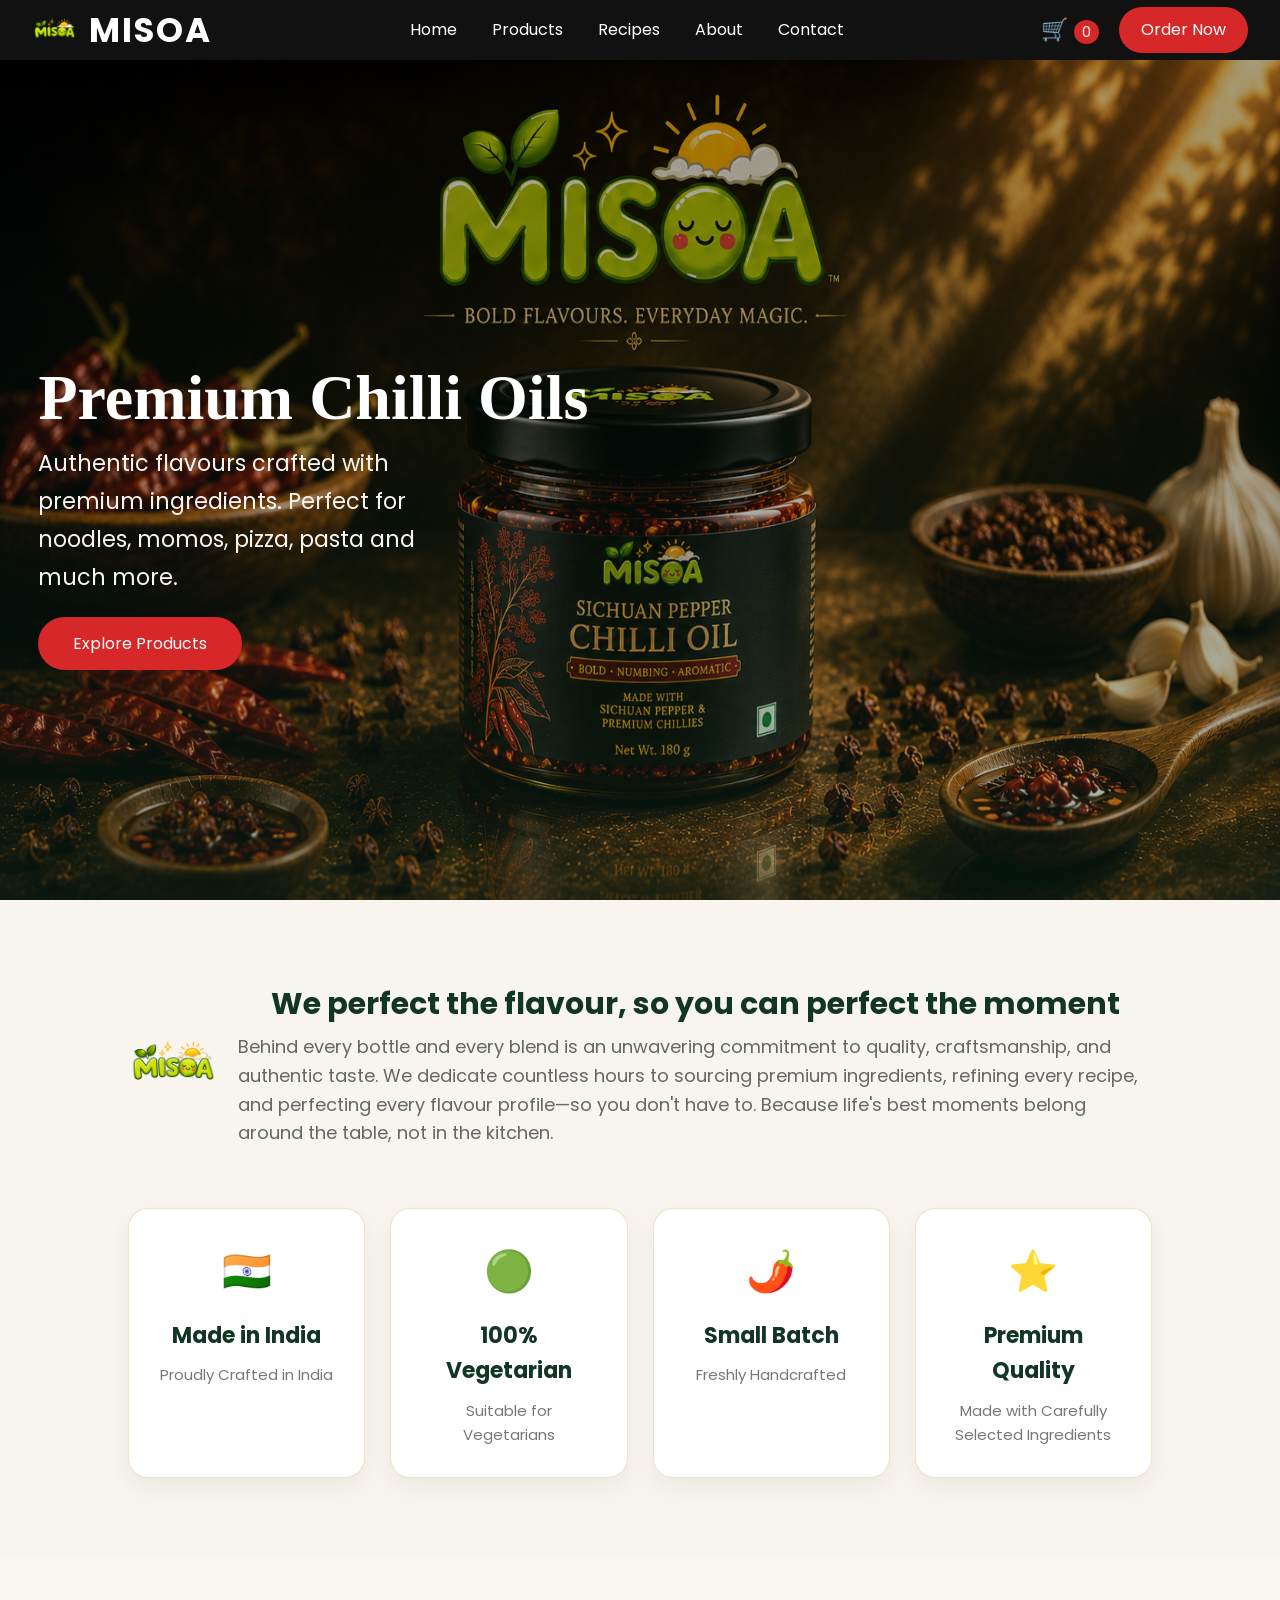
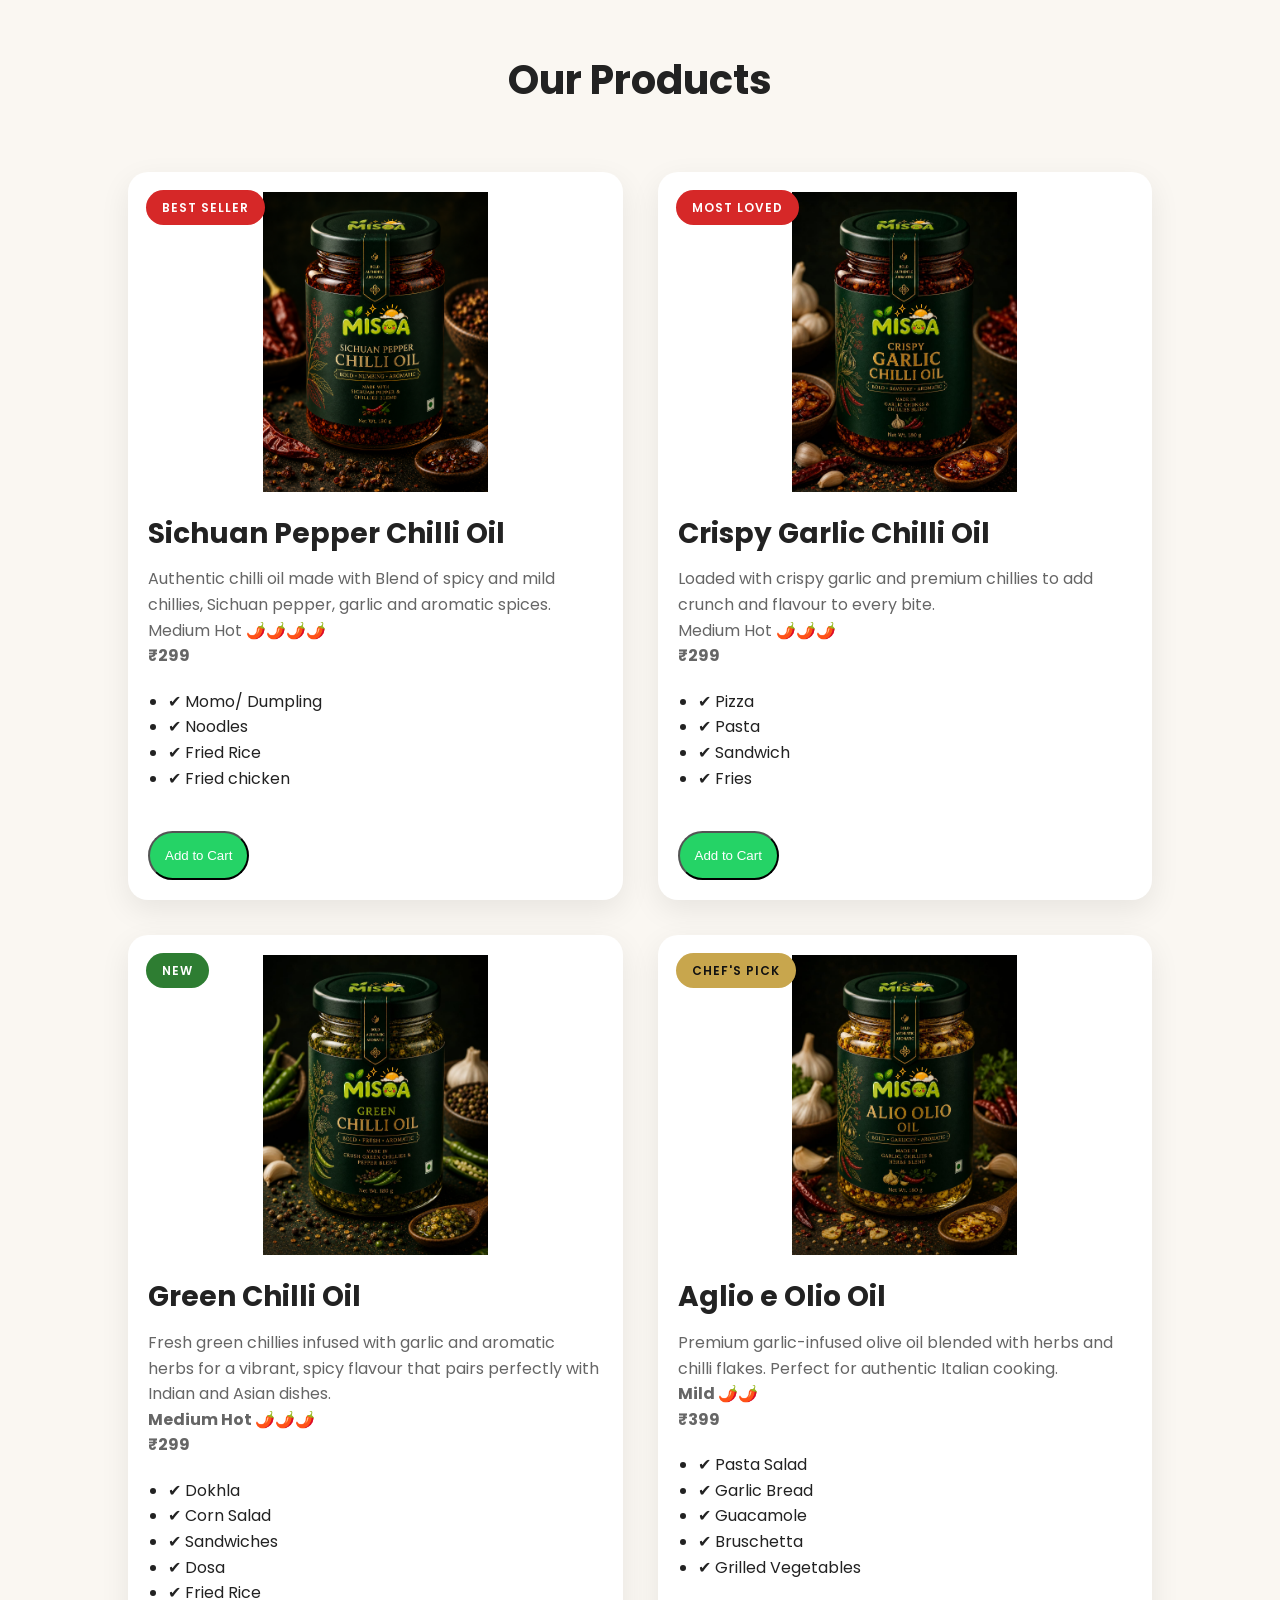
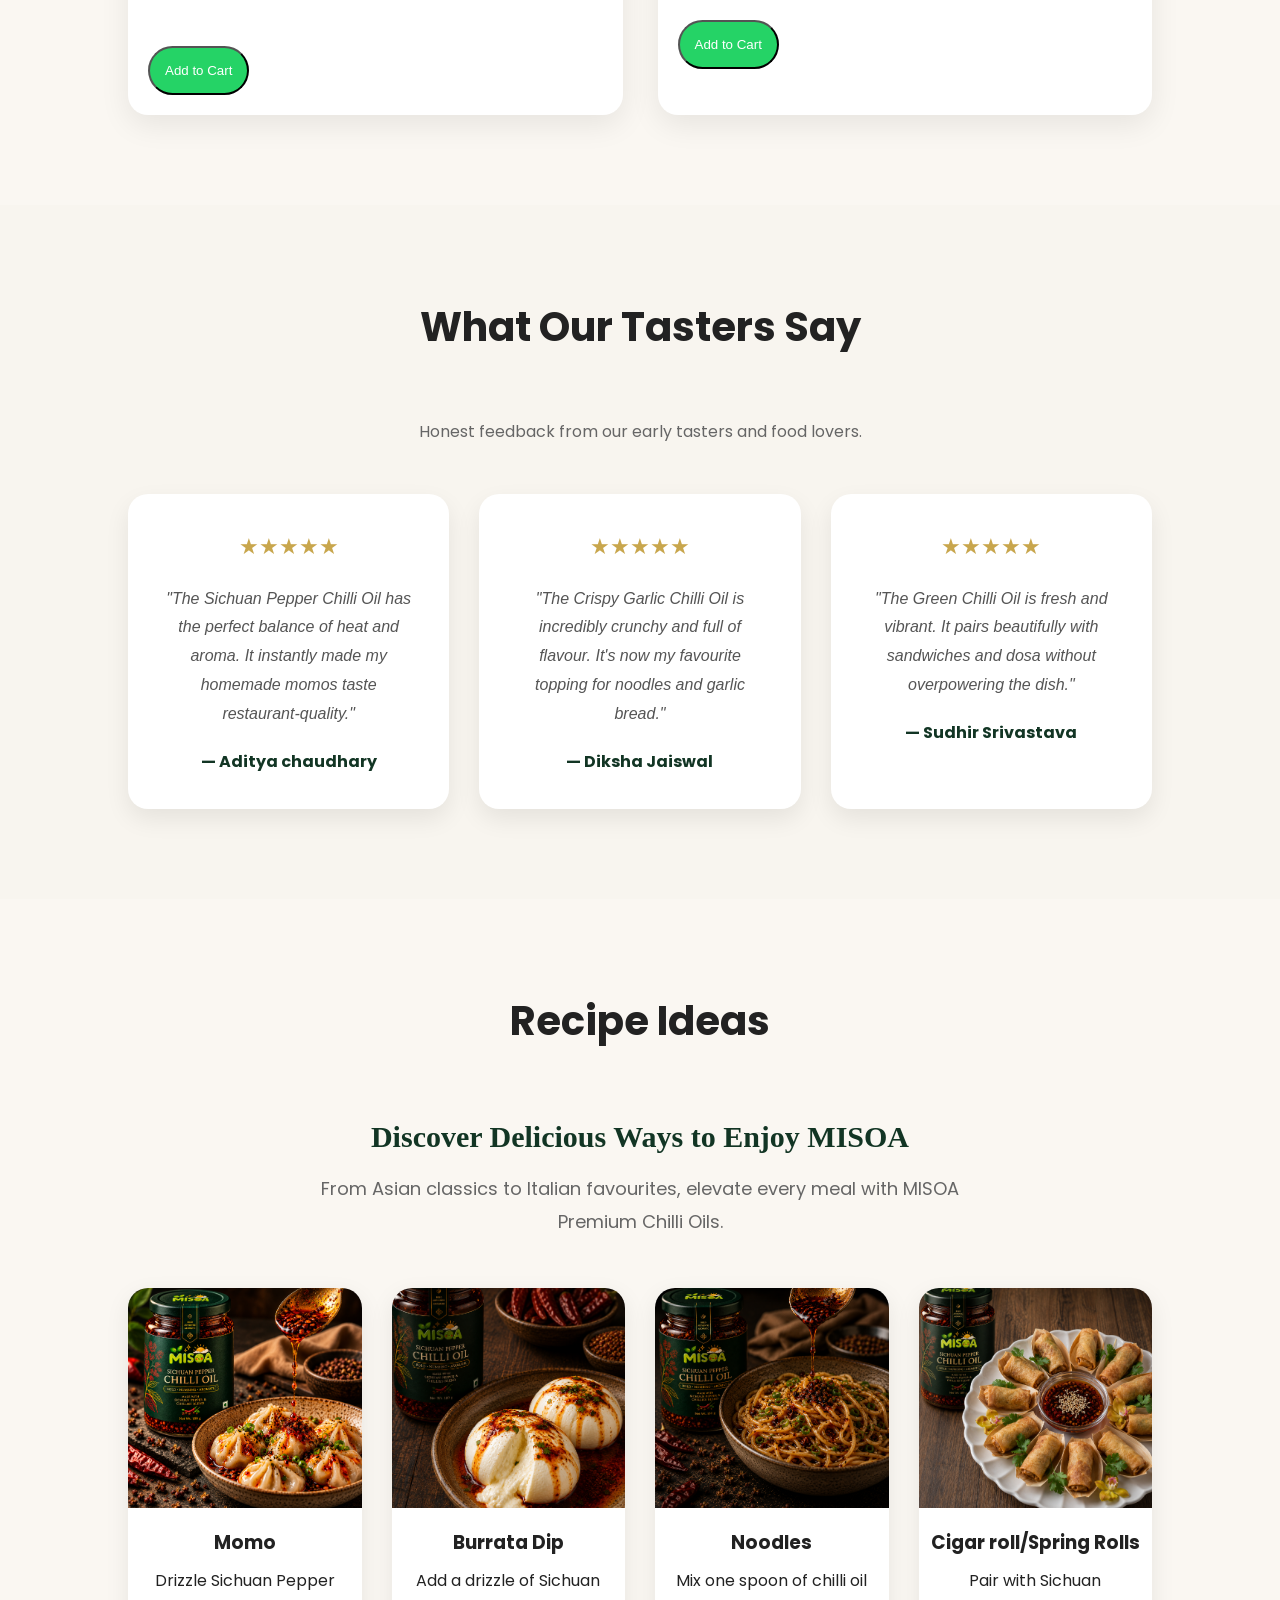
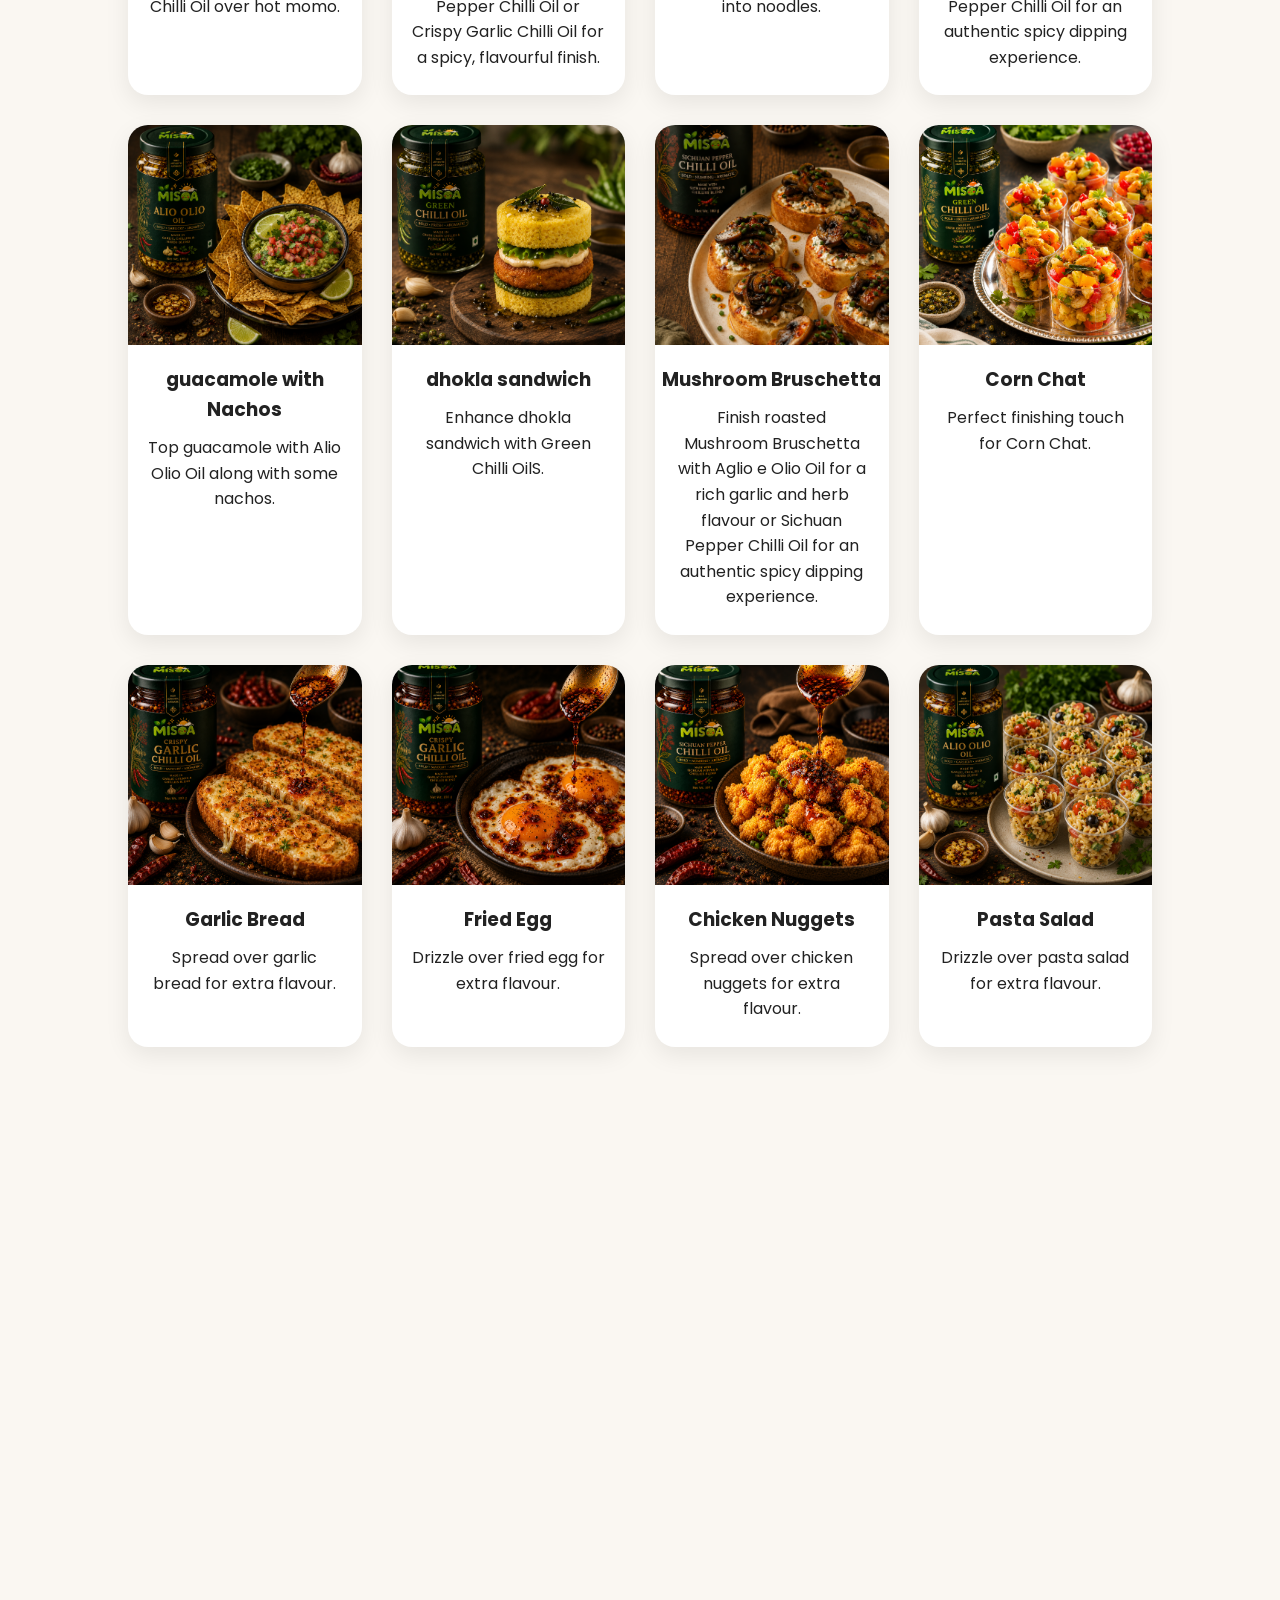
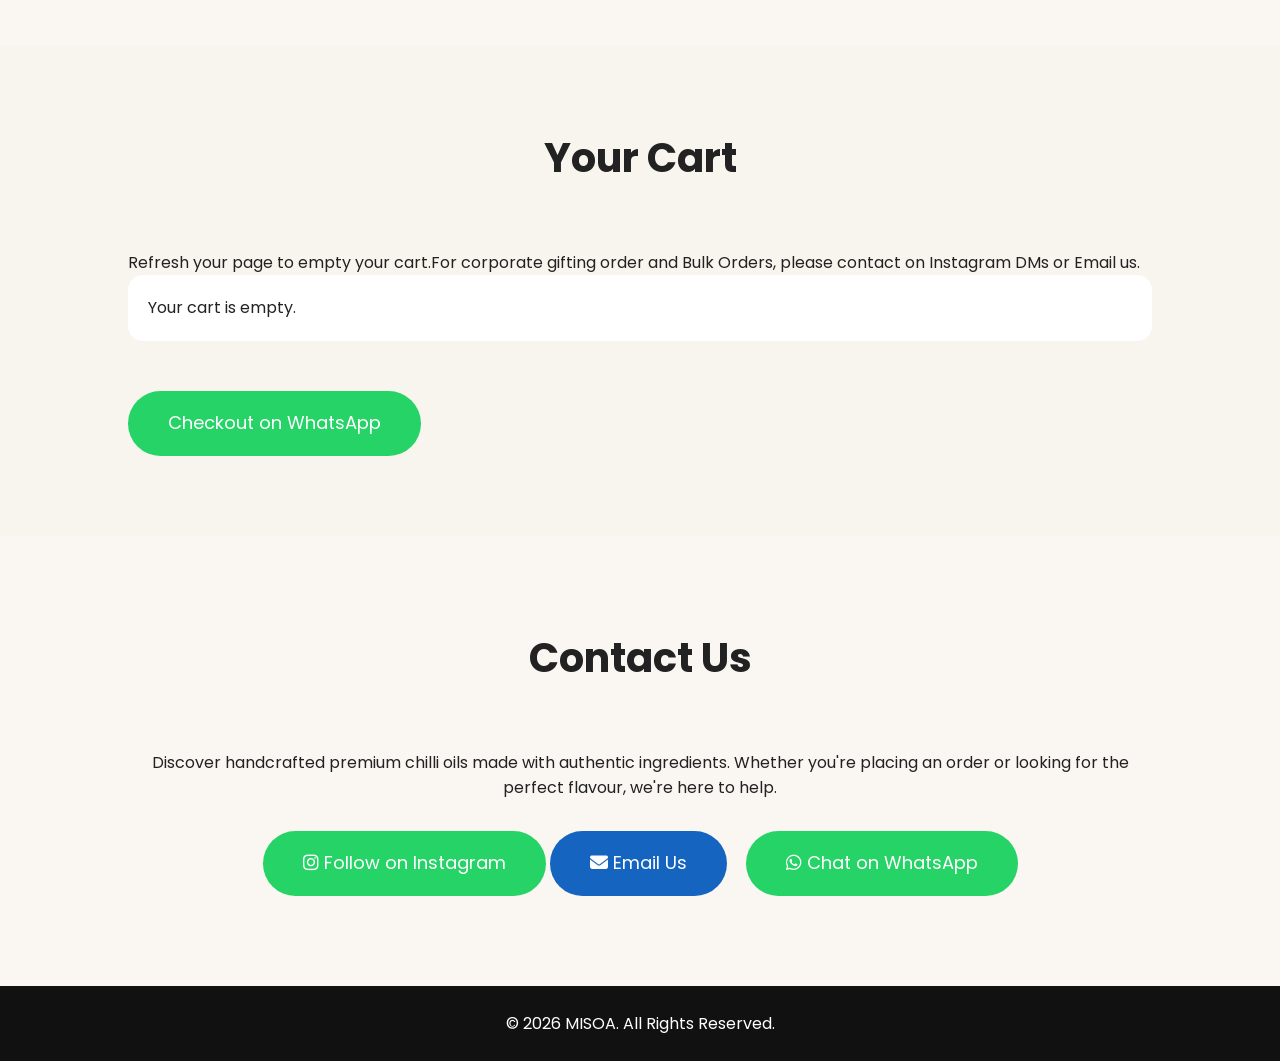
==== commit 2d91a605: "Add files via upload" ====
--- a/index.html
+++ b/index.html
@@ -48,7 +48,8 @@
     </div>
 
     <a class="order-btn"
-       href="https://wa.me/919650920534?text=Hi%20I%20want%20to%20order%20MISOA%20Chilli%20Oil"
+     id="orderNow"
+       href="#"
        target="_blank">
 
         Order Now
@@ -56,9 +57,9 @@
     </a>
 
 </div>
-<div class="menu-toggle">
+<button class="menu-toggle" aria-label="Open navigation">
     <i class="fa-solid fa-bars"></i>
-</div>
+</button>
 </nav>
 
 </header>
@@ -593,7 +594,7 @@
 <section class="cart" id="cart">
 
 <h2>Your Cart</h2>
-
+<p>Refresh your page to empty your cart.For corporate gifting order  and Bulk Orders, please contact on Instagram DMs or Email us.</p>
 <div id="cart-items">
 
 Your cart is empty.
@@ -642,6 +643,25 @@
 Follow on Instagram
 
 </a>
+<a
+class="contact-btn email-btn"
+href="mailto:misoa.care@gmail.com?subject=Inquiry%20about%20MISOA&body=Hello%20MISOA,%0A%0AI%20would%20like%20to%20know%20more%20about%20your%20products.%0A">
+
+<i class="fa-solid fa-envelope"></i>
+
+Email Us
+
+</a>
+<a
+class="contact-btn"
+href="https://wa.me/919650920534"
+target="_blank">
+
+<i class="fab fa-whatsapp"></i>
+
+Chat on WhatsApp
+
+</a>
 
 </section>
 
@@ -655,17 +675,6 @@
 
 </footer>
 
-<a
-
-href="https://instagram.com/misoa.in"
-
-class="instagram"
-
-target="_blank">
-
-<i class="fab fa-instagram"></i>
-
-</a>
 
 <script src="script.js"></script>
 
--- a/style.css
+++ b/style.css
@@ -564,7 +564,14 @@
 .contact-btn:hover{
     background:#128C7E;
 }
-
+.email-btn{
+    background:#1565C0;
+    margin-right:15px;
+}
+
+.email-btn:hover{
+    background:#0D47A1;
+}
 /* Footer */
 
 footer{
@@ -684,47 +691,11 @@
 =========================== */
 @media (max-width:768px){
 
-    .navbar{
-        display:flex;
-        flex-direction:column;
-        align-items:center;
-        height:auto;
-        padding:15px 10px;
-    }
-
-    .logo{
-        margin-bottom:15px;
-    }
-
-    .logo img{
-        width:40px;
-        height:40px;
-    }
-
-    .logo span{
-        font-size:26px;
-    }
-
-    .nav-links{
-        display:flex;
-        flex-wrap:wrap;
-        justify-content:center;
-        gap:12px;
-        margin:10px 0;
-    }
-
-    .nav-actions{
-        display:flex;
-        justify-content:center;
-        gap:15px;
-        margin-top:10px;
-    }
-
+    
     .hero{
         margin-top:70px;
-        min-height:90vh;
+        min-height:calc(100vh - 70px);
         padding:40px 20px;
-        text-align:center;
         background-size:cover;
         background-position:center;
     }
@@ -781,86 +752,7 @@
     }
 
 }
-/* ===========================
-   Mobile Hamburger Menu
-=========================== */
-
-.menu-toggle{
-    display:none;
-    font-size:28px;
-    color:#fff;
-    cursor:pointer;
-}
-
-/* Mobile */
-@media (max-width:768px){
-
-    .navbar{
-        position:relative;
-        flex-direction:row;
-        justify-content:space-between;
-        align-items:center;
-        height:70px;
-        padding:0 0px;
-    }
-
-    .menu-toggle{
-        display:block;
-        color:white;
-        font-size:32px;
-        cursor:pointer;
-    }
-
-    .nav-links{
-
-        position:absolute;
-        top:70px;
-        left:0;
-
-        width:100%;
-
-        background:#111;
-
-        display:flex;
-        flex-direction:column;
-        align-items:center;
-
-        max-height:0;
-        overflow:hidden;
-
-        transition:max-height .4s ease;
-
-        z-index:1000;
-
-    }
-
-     .nav-links.active{
-
-        max-height:500px;
-        padding:20px 0;
-
-    }
-
-
-    .nav-links li{
-
-        margin:12px 0;
-
-    }
-
-    .nav-actions{
-
-        display:none;
-
-    }
-
-    .logo span{
-
-        font-size:26px;
-
-    }
-
-}
+
 /* Reviews */
 
 .reviews{
@@ -872,6 +764,7 @@
     max-width:700px;
     margin:0 auto 50px;
     color:#666;
+
 }
 
 .review-grid{
@@ -919,4 +812,113 @@
     margin-top:20px;
     color:#123524;
 
-}+}
+/* ==========================
+   PART 2 - MOBILE NAVIGATION
+   ========================== */
+
+.menu-toggle{
+    display:none;
+    background:none;
+    border:none;
+    color:#fff;
+    font-size:30px;
+    cursor:pointer;
+}
+
+/* Mobile Only */
+@media (max-width:768px){
+
+    /* Navbar */
+    .navbar{
+        display:flex;
+        justify-content:space-between;
+        align-items:center;
+        height:70px;
+        padding:0 20px;
+        position:relative;
+    }
+   
+    /* Logo */
+    .logo{
+        margin:0;
+    }
+
+    .logo img{
+        width:34px;
+        height:34px;
+    }
+
+    .logo span{
+        font-size:22px;
+    }
+
+    /* Hamburger */
+    .menu-toggle{
+        display:block;
+        z-index:1002;
+    }
+
+    /* Hide desktop menu */
+    .nav-links{
+        position:absolute;
+        top:70px;
+        left:0;
+        width:100%;
+        background:#111;
+
+        display:flex;
+        flex-direction:column;
+        align-items:center;
+
+        max-height:0;
+        overflow:hidden;
+
+        transition:max-height .35s ease;
+    }
+
+    .nav-links.active{
+        max-height:450px;
+        padding:20px 0;
+    }
+
+    .nav-links li{
+        margin:15px 0;
+        list-style:none;
+    }
+
+    .nav-links a{
+        color:#fff;
+        text-decoration:none;
+        font-size:18px;
+    }
+
+    
+    /* Keep cart visible */
+    .nav-actions{
+    display:flex;
+    align-items:center;
+    gap:10px;
+    margin-left:auto;
+    margin-right:10px;
+    }
+
+    .cart-icon{
+    display:flex;
+    align-items:center;
+    color:#fff;
+    font-size:20px;
+    cursor:pointer;
+    }
+
+    .order-btn{
+    display:inline-flex;
+    align-items:center;
+    justify-content:center;
+    padding:8px 14px;
+    font-size:14px;
+    border-radius:25px;
+    white-space:nowrap;
+    }
+   
+   }
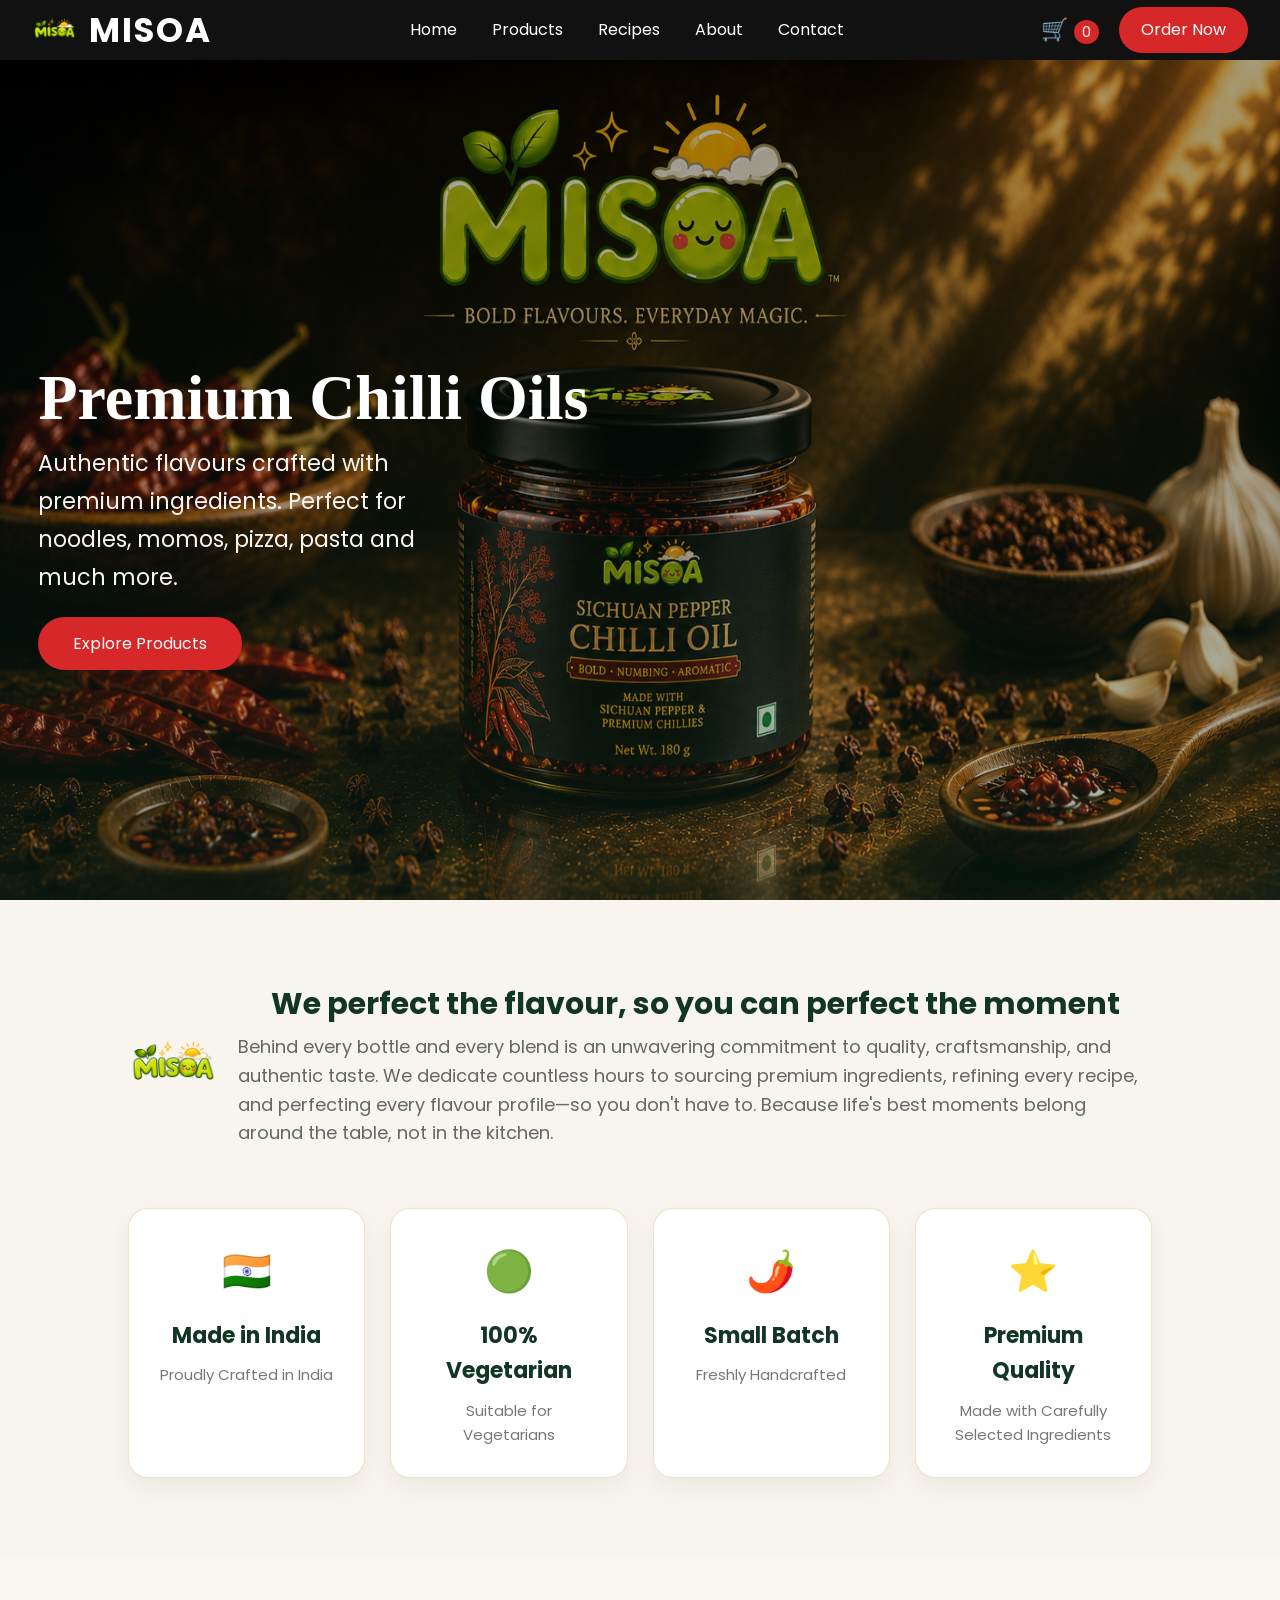
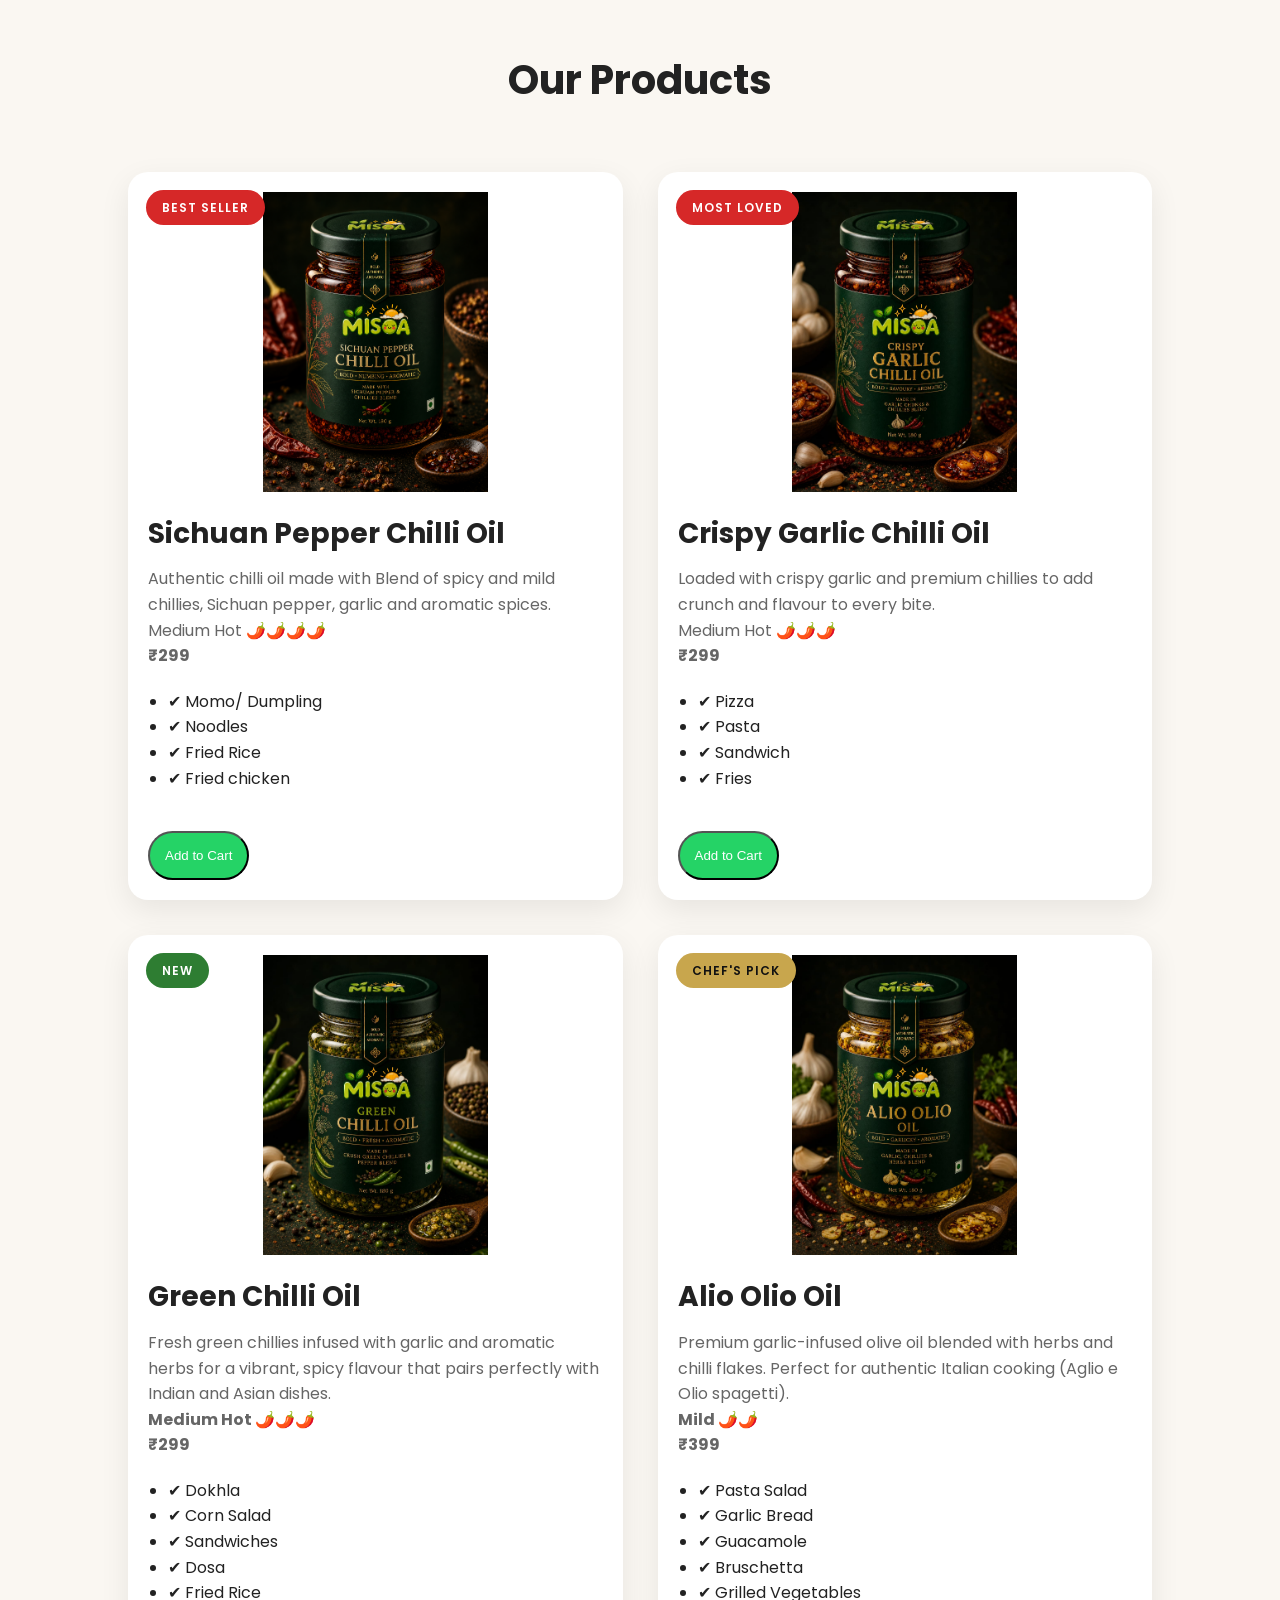
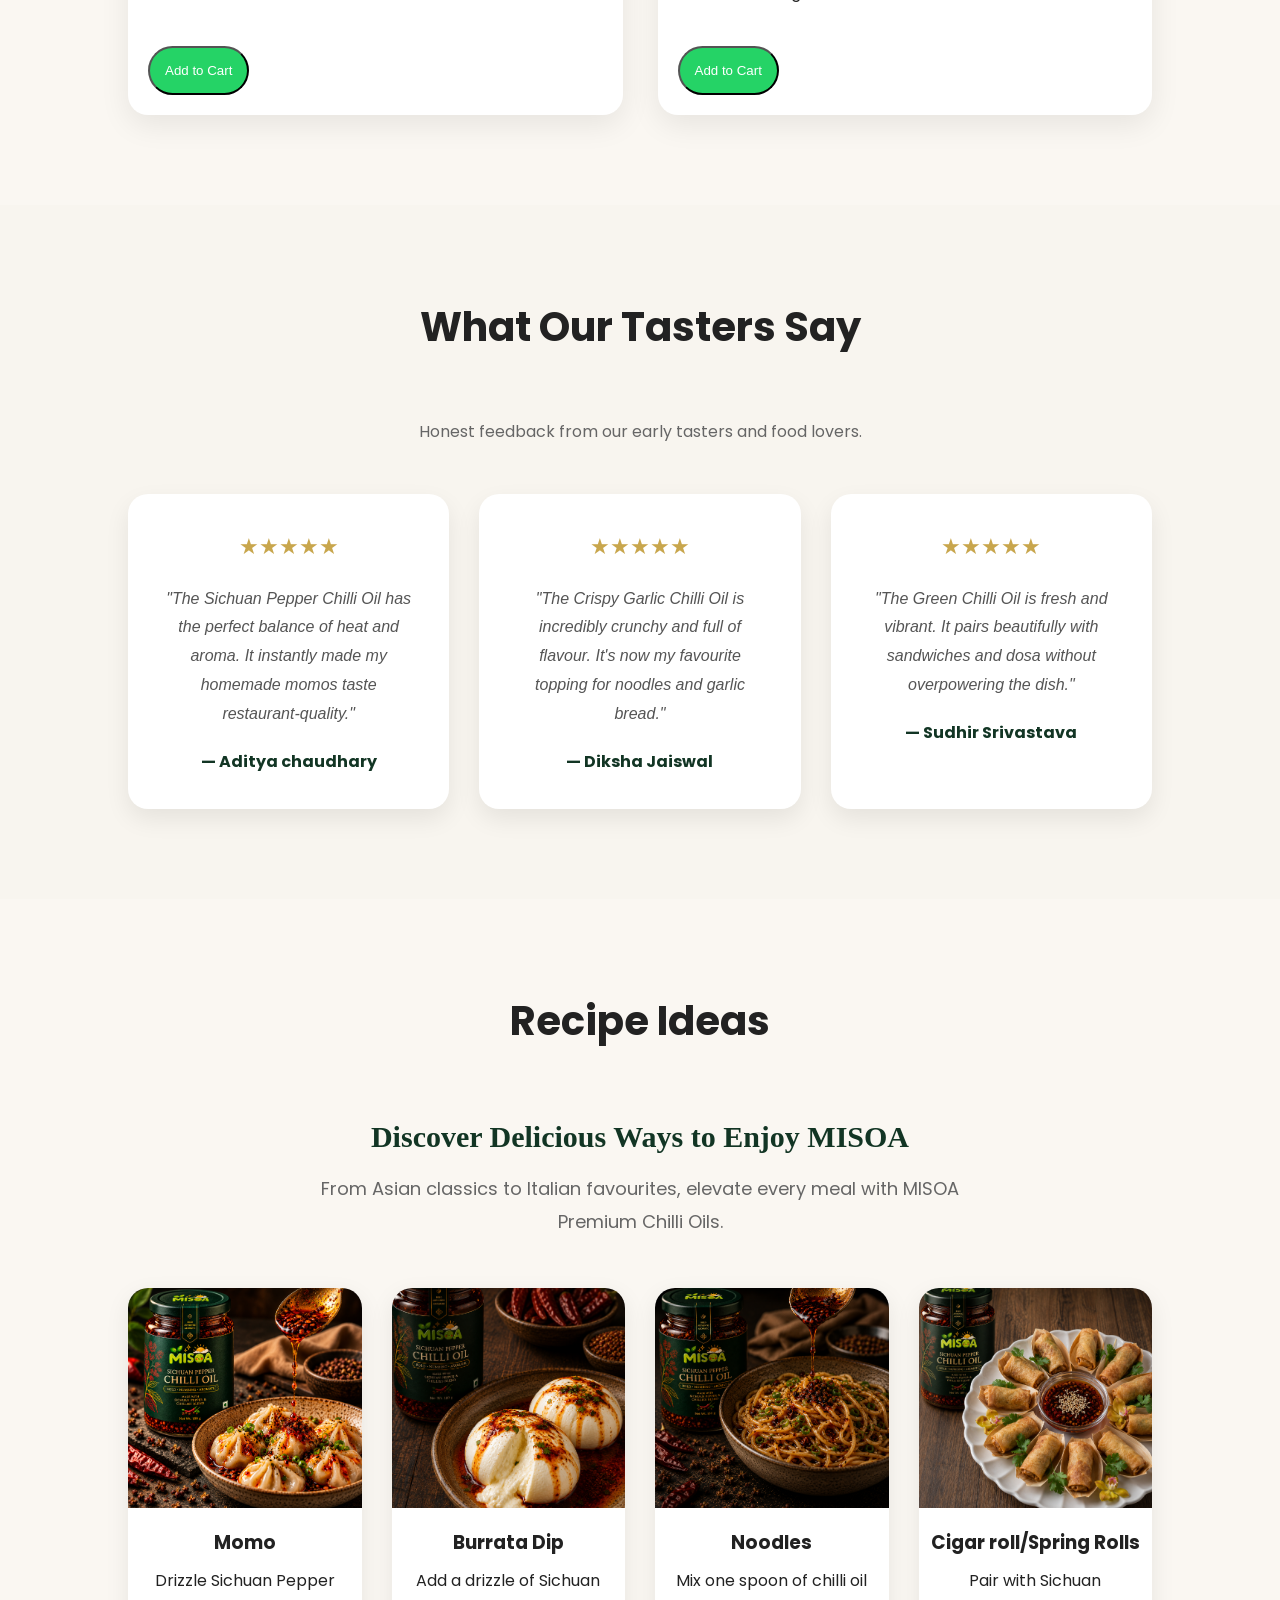
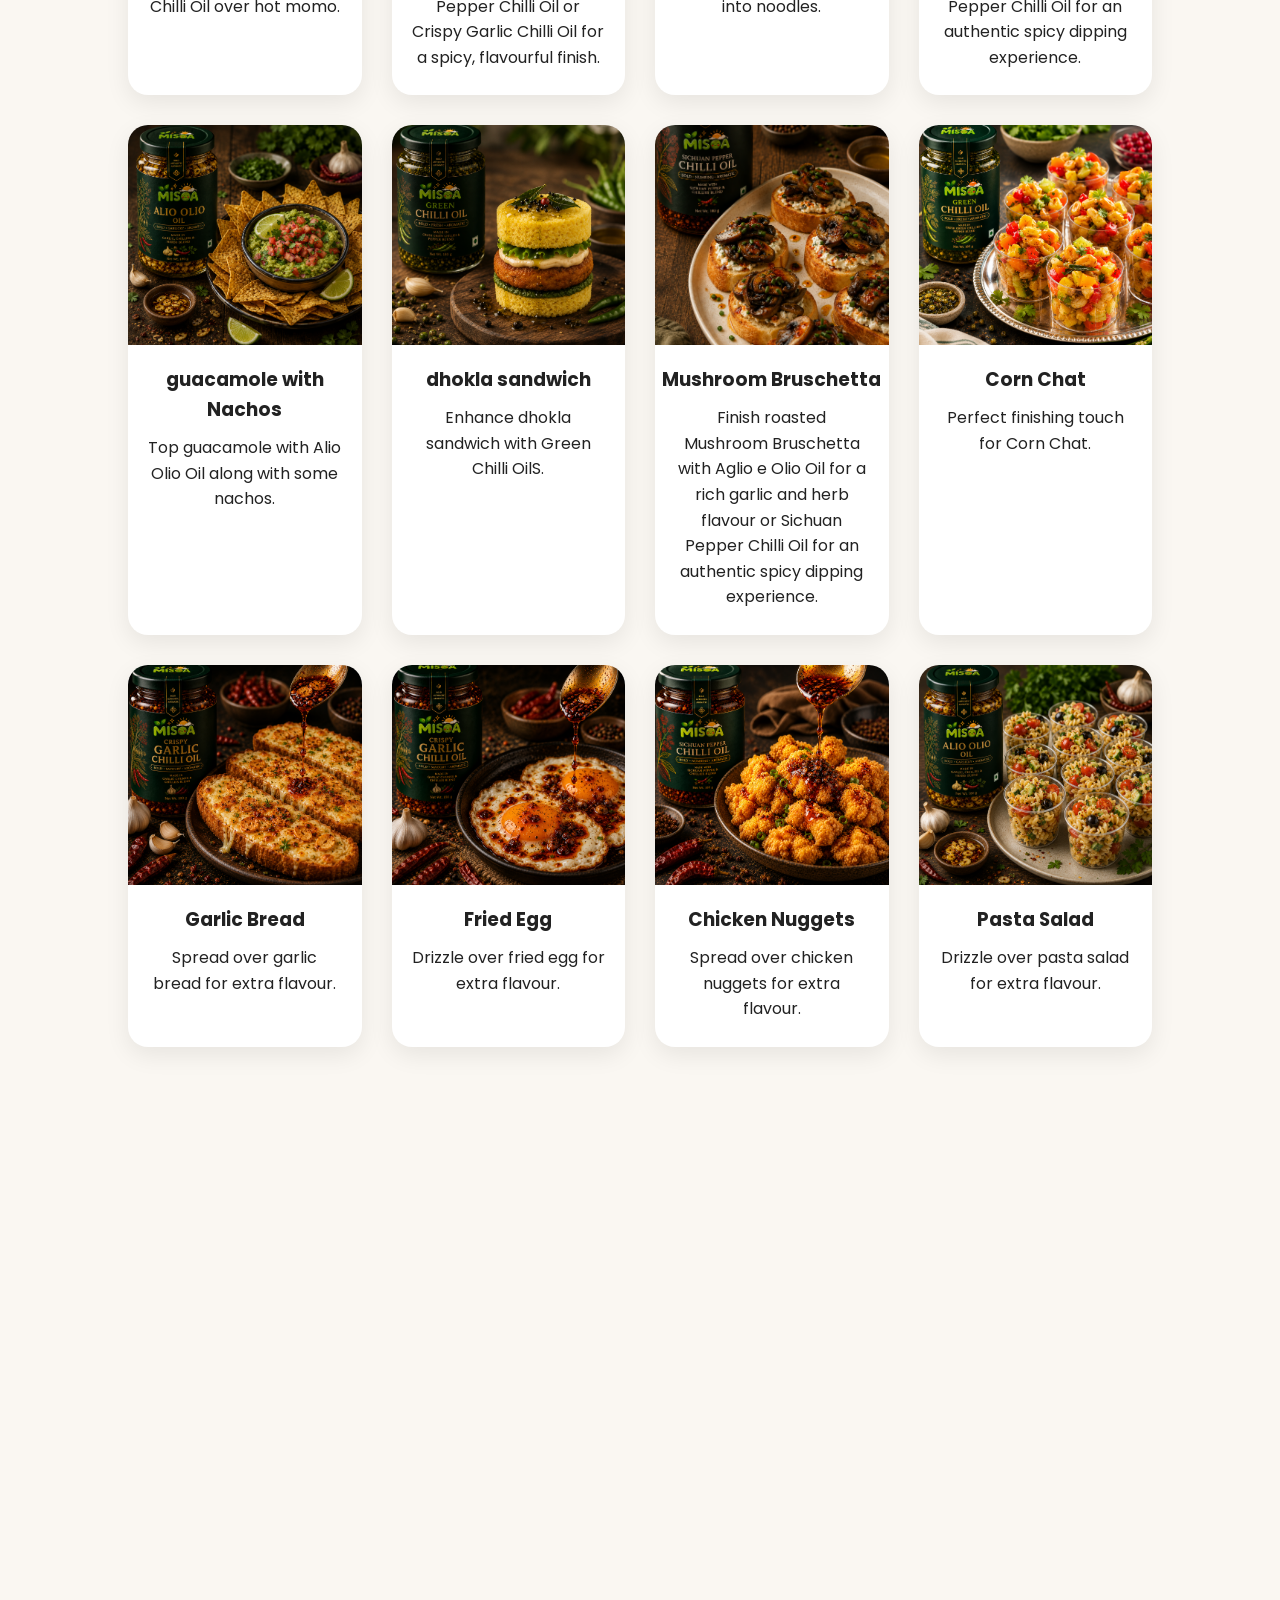
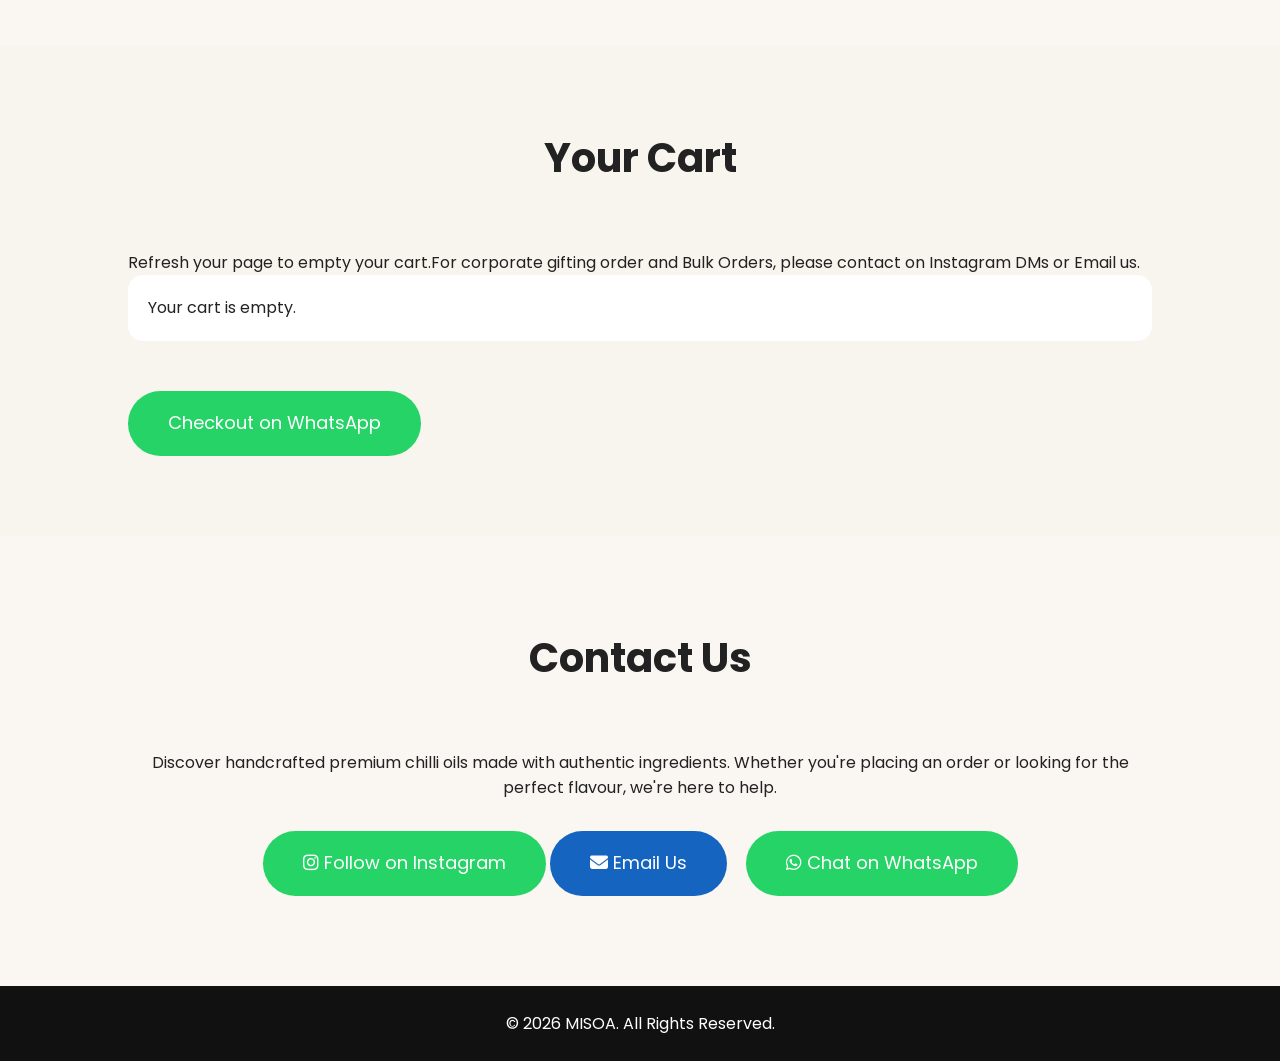
==== commit 78e757fa: "Add files via upload" ====
--- a/index.html
+++ b/index.html
@@ -4,6 +4,24 @@
 <meta charset="UTF-8">
 <meta name="viewport" content="width=device-width, initial-scale=1.0">
 <title>MISOA | Premium Chilli Oils</title>
+<meta name="description"
+content="Discover MISOA's premium chilli oils, gourmet seasonings and handcrafted condiments. Elevate every meal with bold flavours inspired by world cuisines.">
+<meta property="og:type" content="website">
+
+<meta property="og:title"
+content="MISOA | Premium Chilli Oils & Gourmet Condiments">
+
+<meta property="og:description"
+content="Premium handcrafted chilli oils and gourmet seasonings made to transform everyday cooking.">
+
+<meta property="og:url"
+content="https://misoa.in">
+
+<meta property="og:image"
+content="https://misoa.in/images/og-image.jpg">
+
+<meta property="og:site_name"
+content="MISOA">
 
 <link rel="stylesheet" href="style.css">
 
@@ -281,11 +299,11 @@
         <img src="images/aglio-olio.png" alt="Aglio e Olio Oil">
     </div>
 
-    <h3>Aglio e Olio Oil</h3>
+    <h3>Alio Olio Oil</h3>
 
     <p>
         Premium garlic-infused olive oil blended with herbs and chilli flakes.
-        Perfect for authentic Italian cooking.
+        Perfect for authentic Italian cooking (Aglio e Olio spagetti).
     </p>
 
     <p><strong>Mild 🌶️🌶️</strong></p>
@@ -300,7 +318,7 @@
 
     <button
         class="buy add-cart"
-        data-name="Aglio e Olio Oil"
+        data-name="Alio Olio Oil"
         data-price="399">
 
         Add to Cart
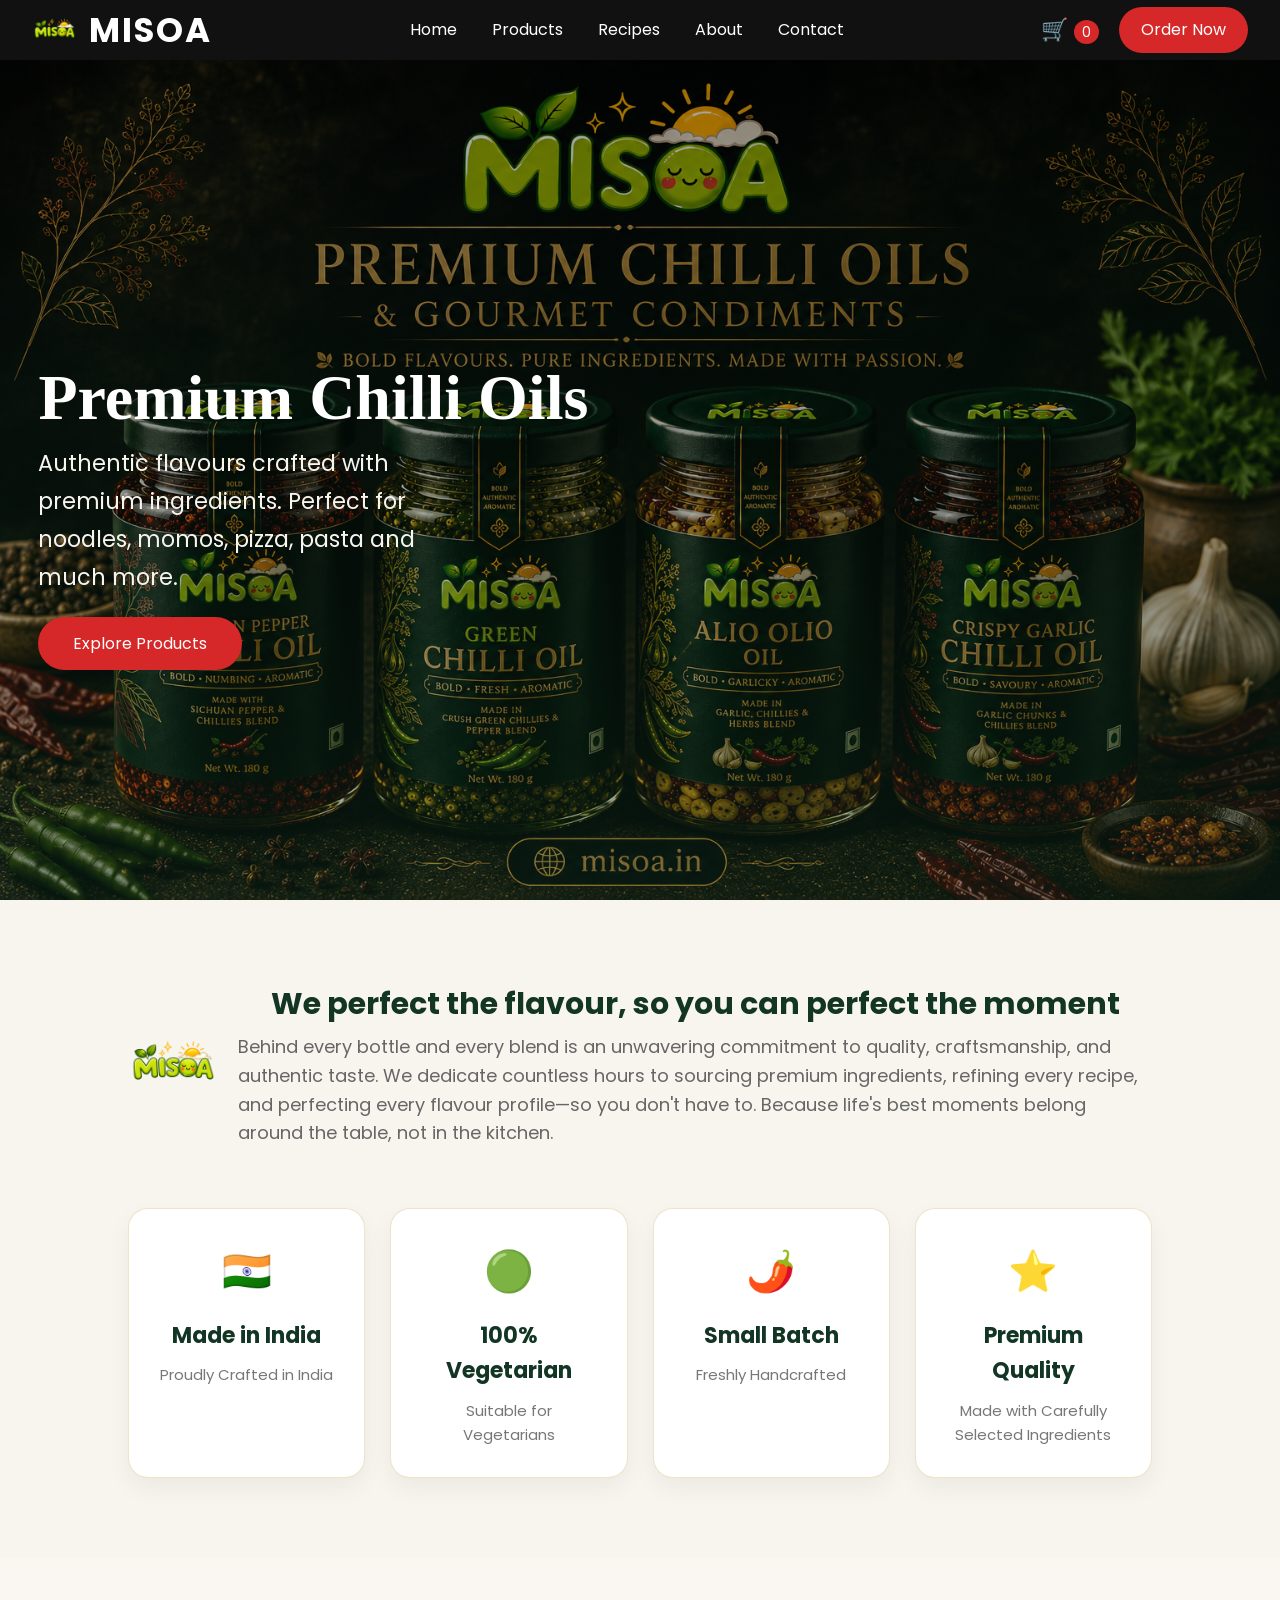
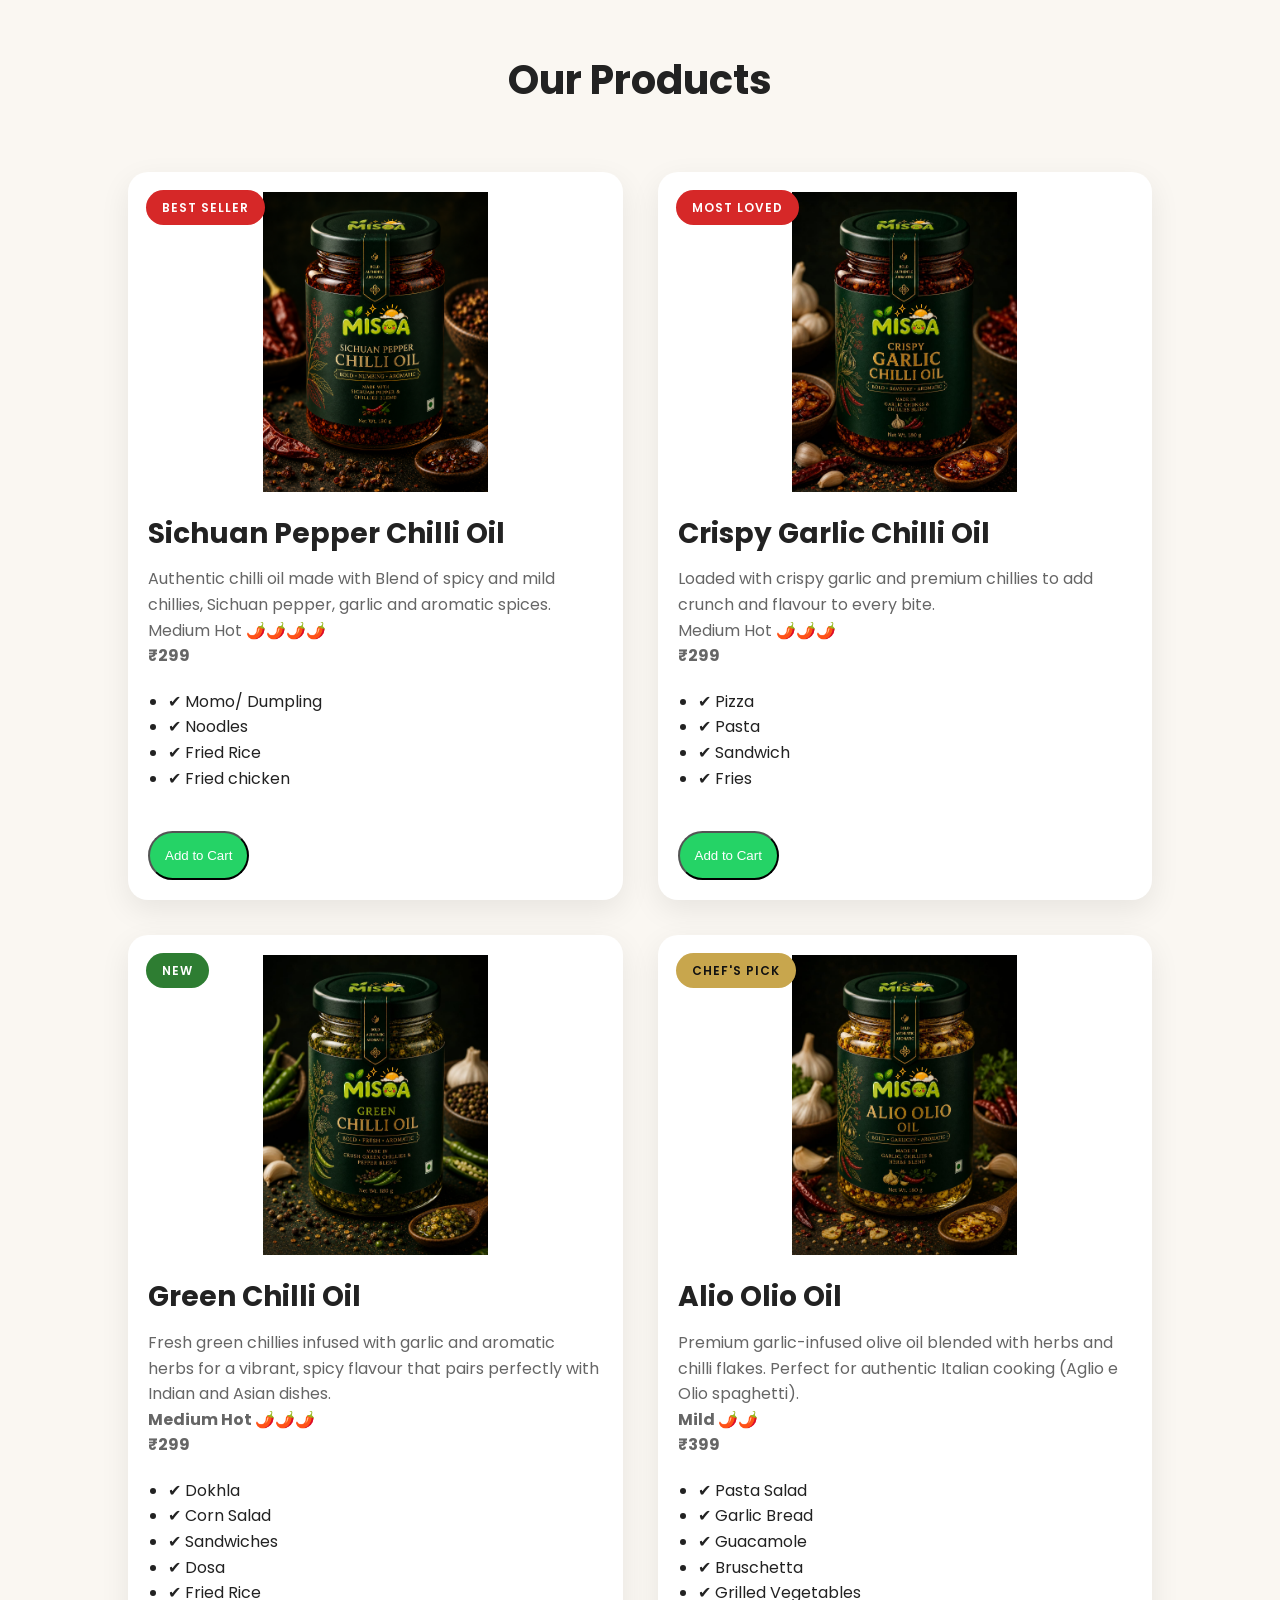
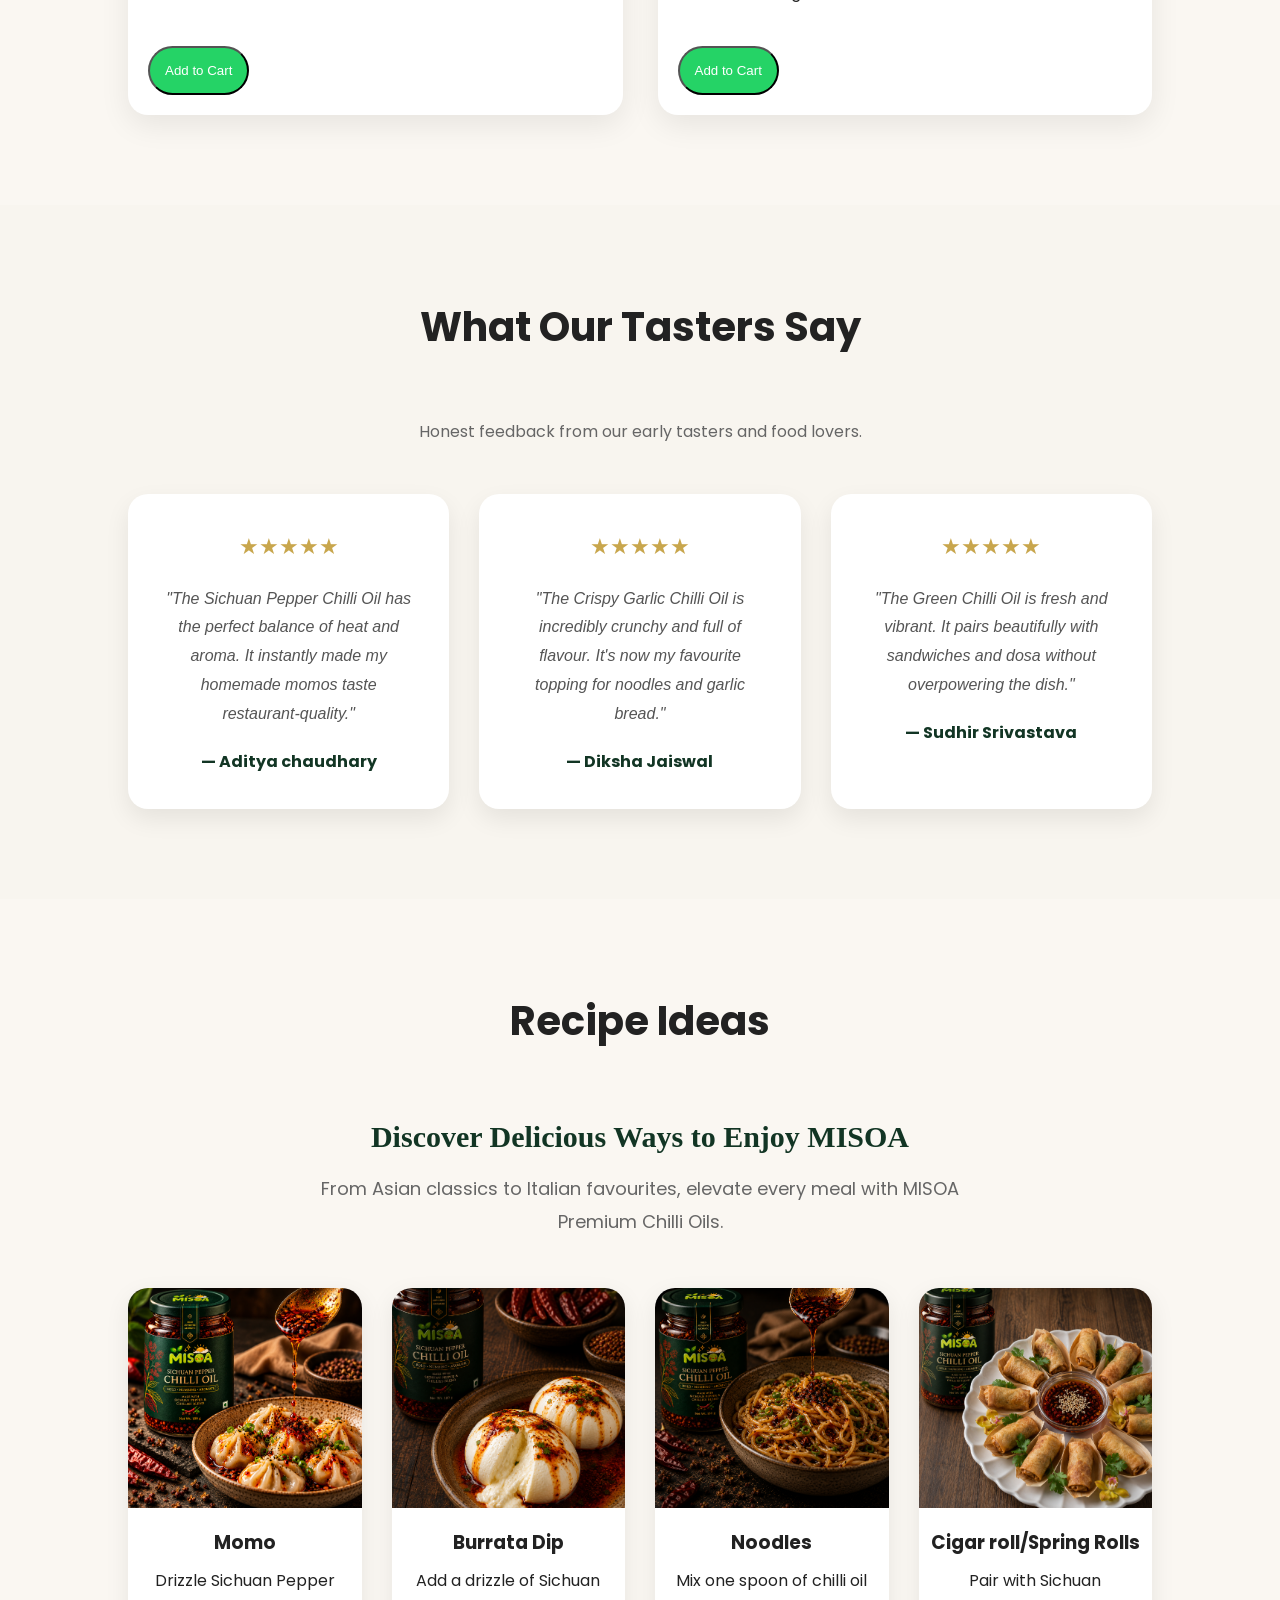
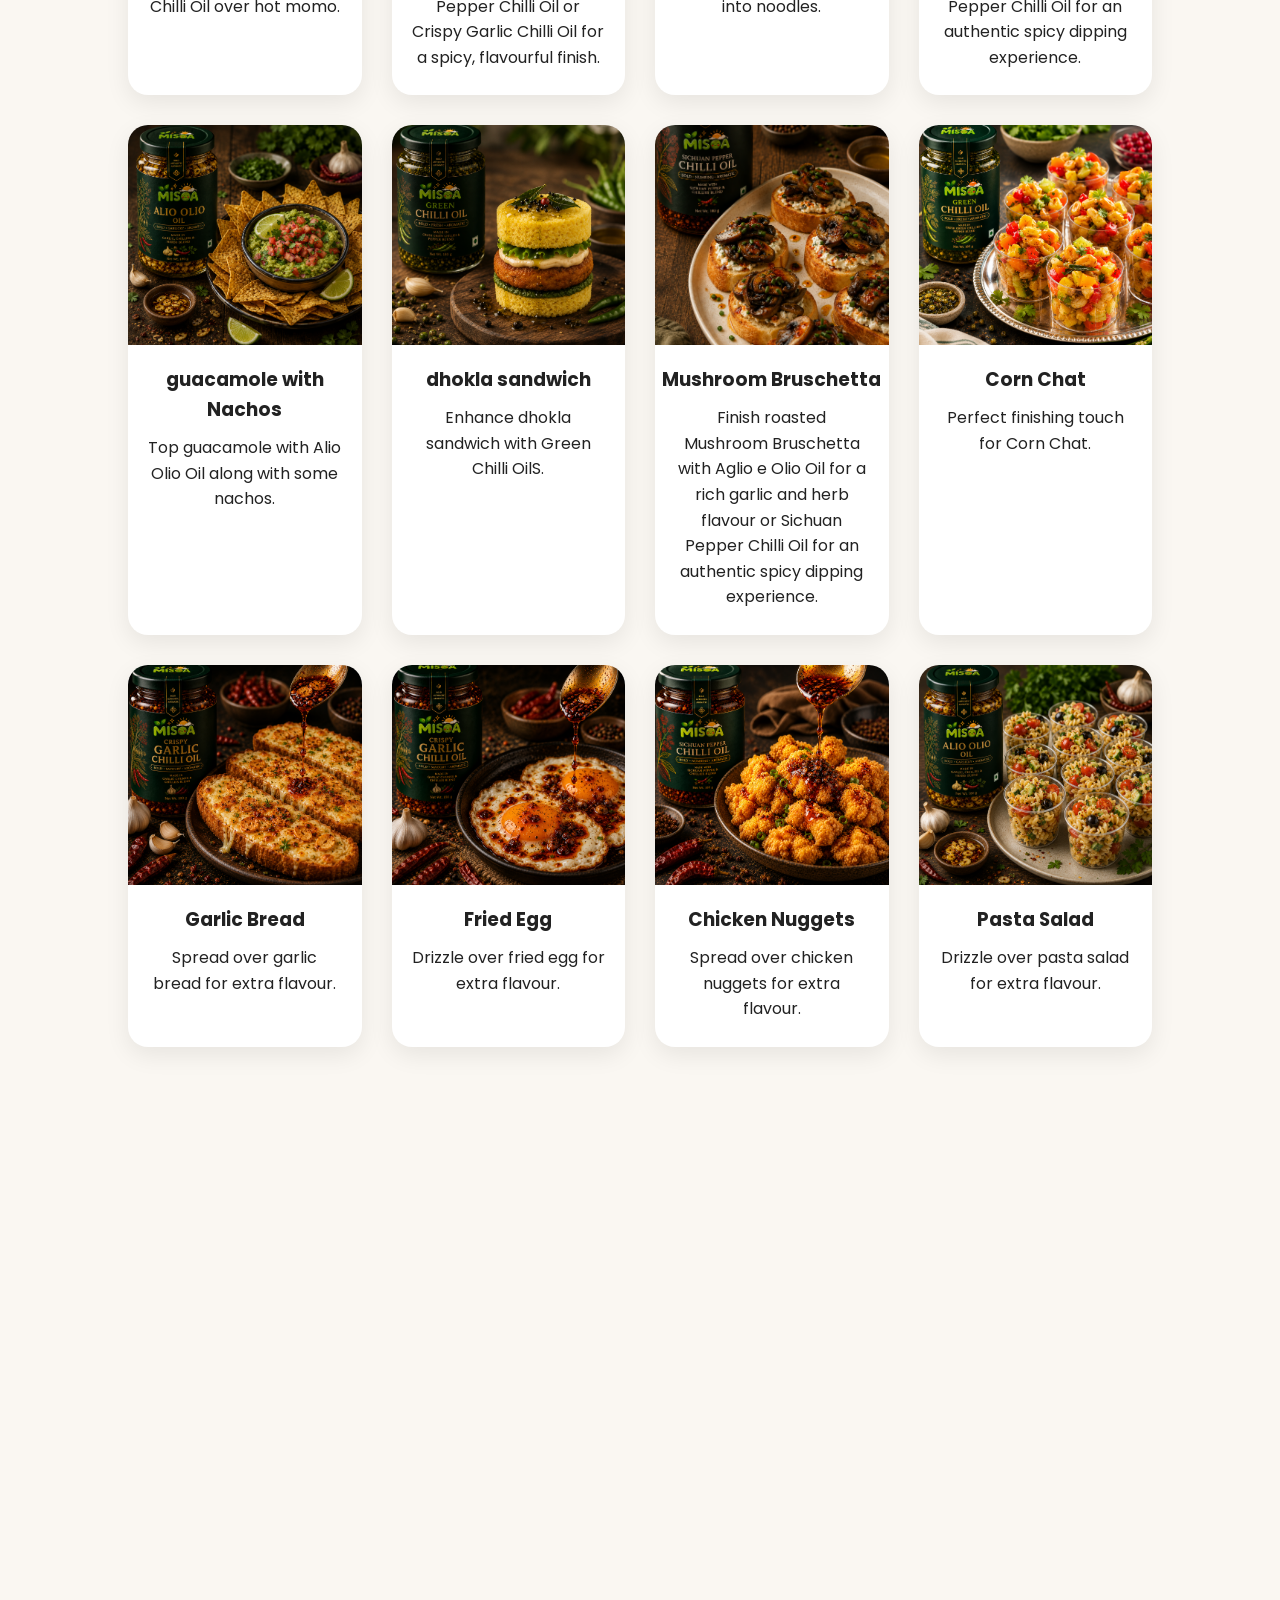
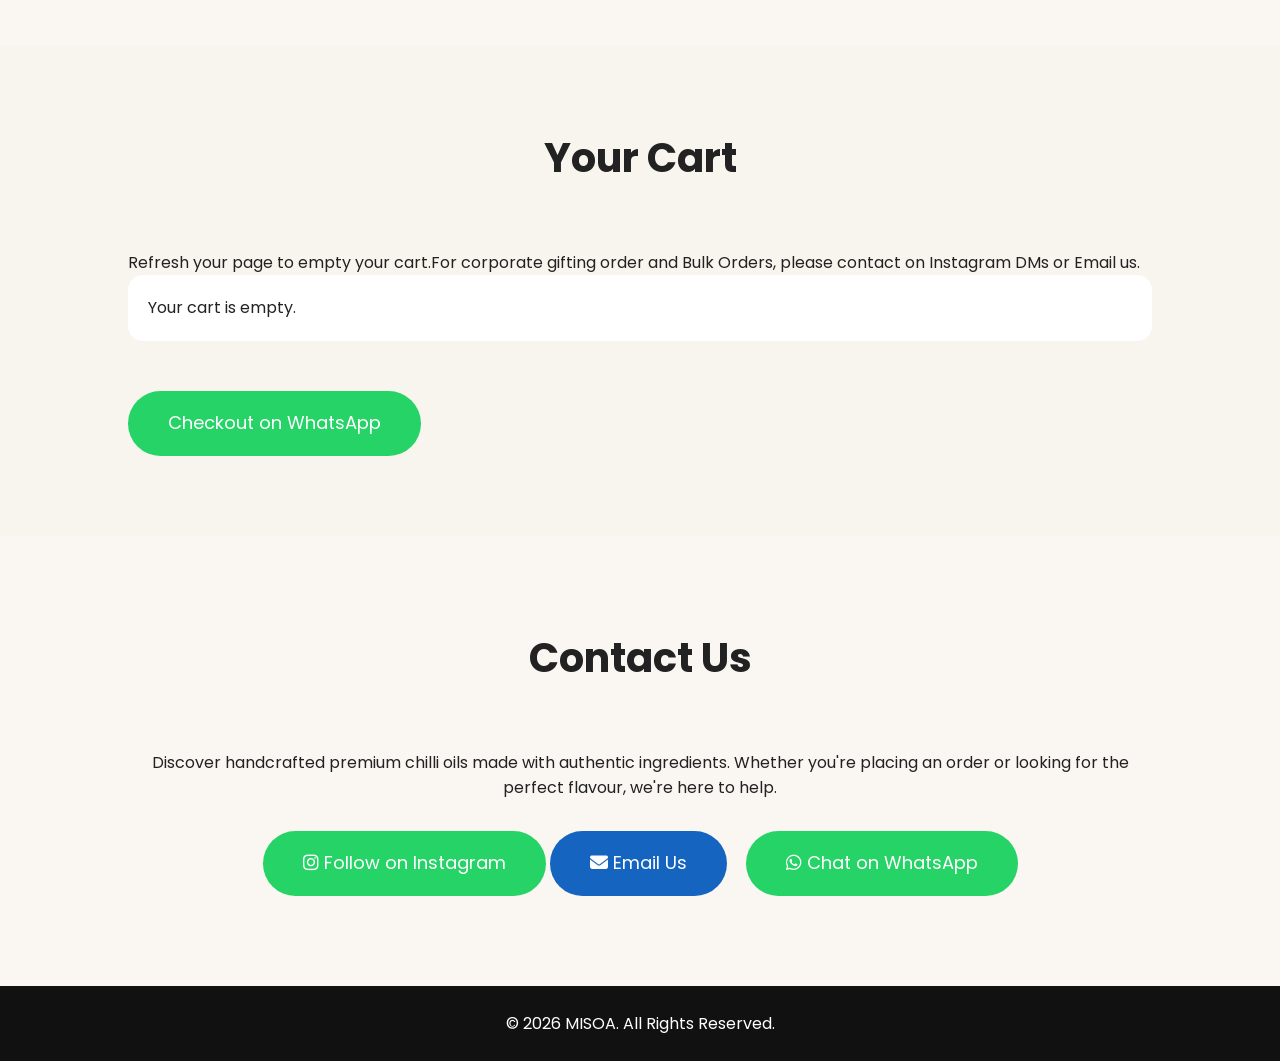
==== commit 678ff9c0: "Fix HTML encoding issues in index.html spaghetti text updated" ====
--- a/index.html
+++ b/index.html
@@ -303,7 +303,7 @@
 
     <p>
         Premium garlic-infused olive oil blended with herbs and chilli flakes.
-        Perfect for authentic Italian cooking (Aglio e Olio spagetti).
+        Perfect for authentic Italian cooking (Aglio e Olio spaghetti).
     </p>
 
     <p><strong>Mild 🌶️🌶️</strong></p>
@@ -698,4 +698,4 @@
 
 </body>
 
-</html>+</html>
--- a/style.css
+++ b/style.css
@@ -167,7 +167,7 @@
         rgba(0,0,0,.35),
         rgba(20,61,42,.35)
     ),
-    url("images/hero.jpg");
+    url("images/back.jpg");
 
     background-size: 100% 100%;
     background-repeat: no-repeat;
